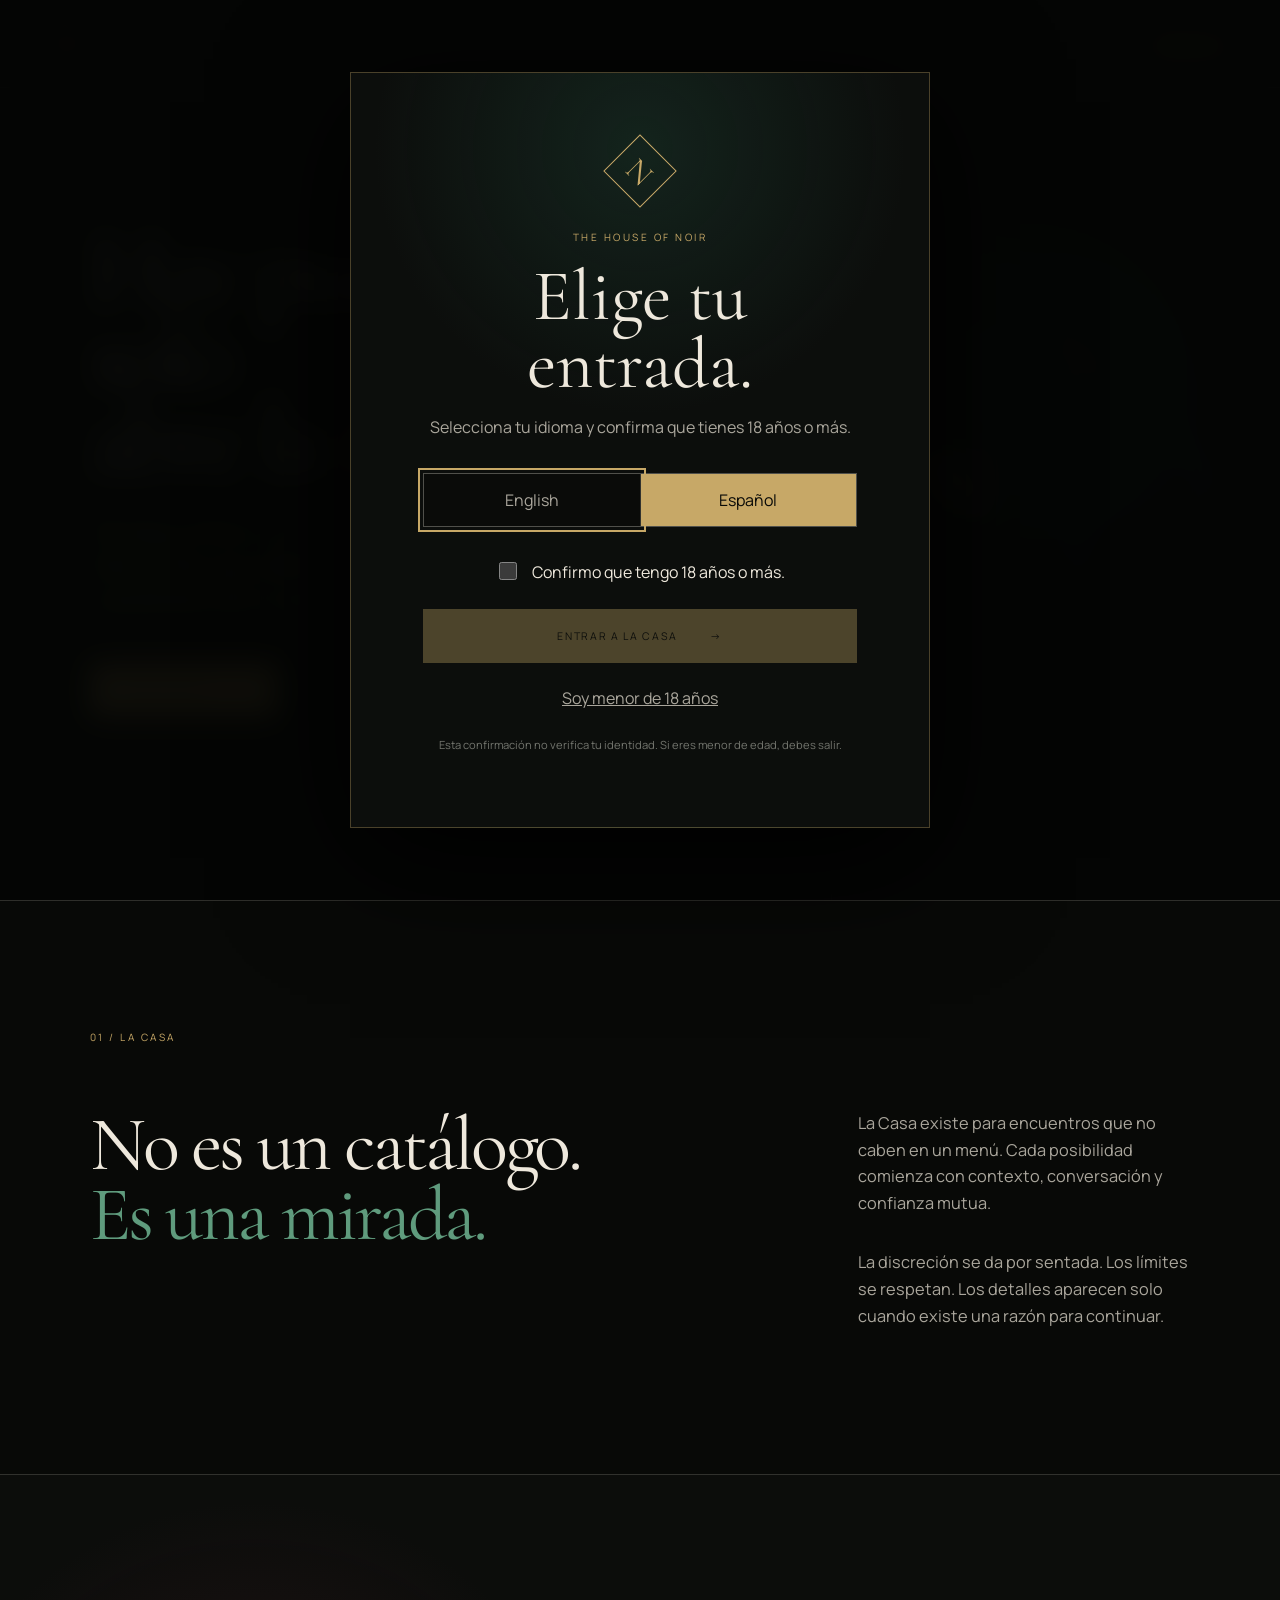
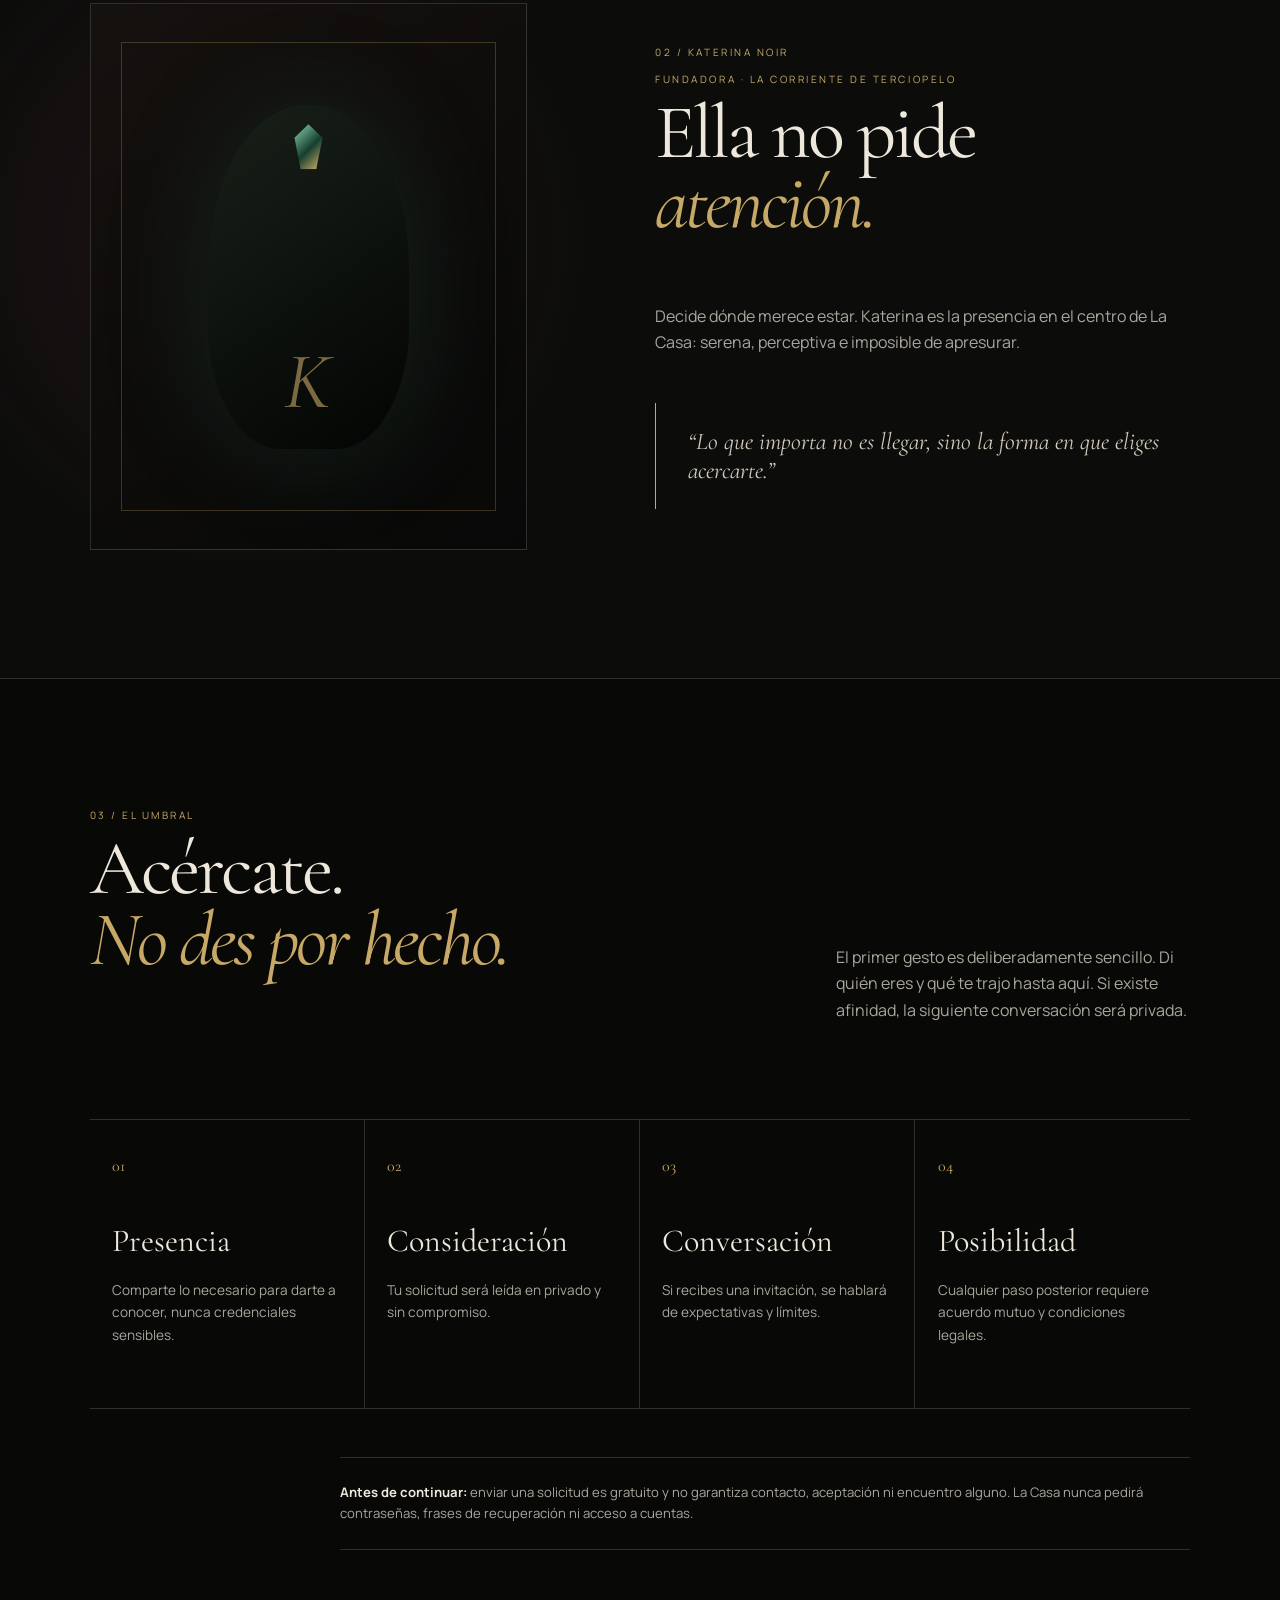
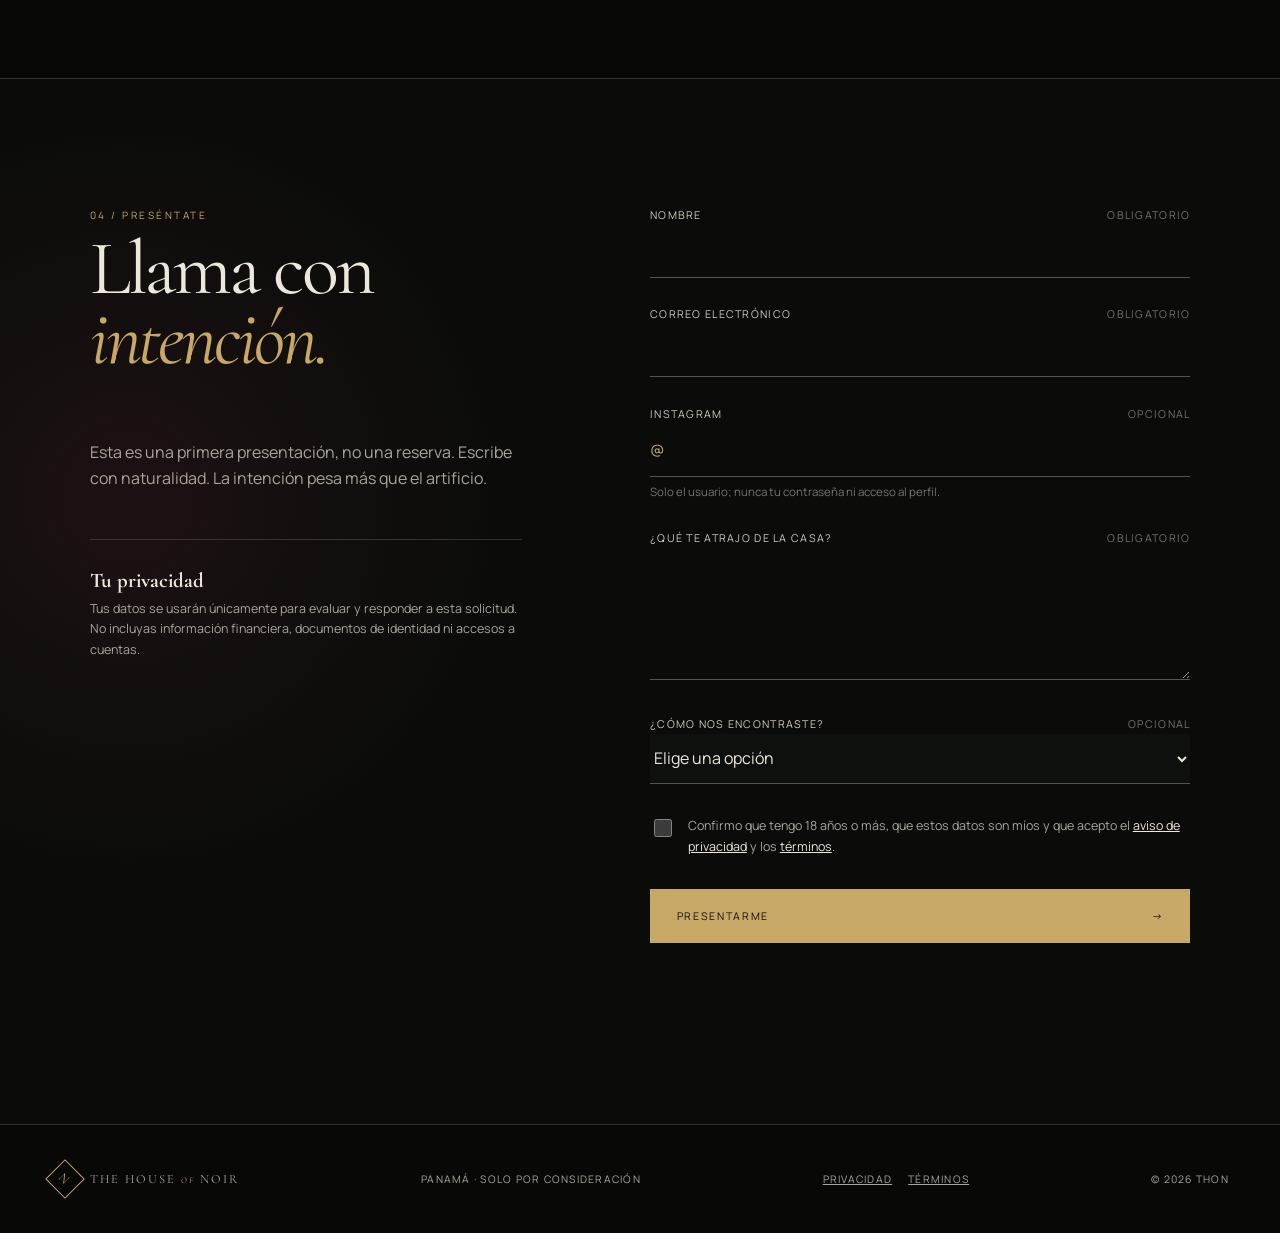
==== es/index.html @ f4ce00ea "Updates" ====
<!doctype html>
<html lang="es">
<head>
  <meta charset="utf-8"><meta name="viewport" content="width=device-width,initial-scale=1,viewport-fit=cover"><meta name="description" content="The House of Noir es un espacio privado y curado en Panamá, dirigido por Katerina Noir y accesible únicamente por consideración."><meta name="theme-color" content="#080907"><meta name="color-scheme" content="dark"><meta name="robots" content="index,follow,max-image-preview:large">
  <link rel="canonical" href="https://katerinanoir333.github.io/TheHouseOfNoir/es/"><link rel="alternate" hreflang="en" href="https://katerinanoir333.github.io/TheHouseOfNoir/"><link rel="alternate" hreflang="es" href="https://katerinanoir333.github.io/TheHouseOfNoir/es/"><link rel="alternate" hreflang="x-default" href="https://katerinanoir333.github.io/TheHouseOfNoir/">
  <meta property="og:type" content="website"><meta property="og:locale" content="es_PA"><meta property="og:site_name" content="The House of Noir"><meta property="og:title" content="The House of Noir — Solo por consideración"><meta property="og:description" content="Un mundo privado de presencia, discreción y conexiones poco comunes, dirigido por Katerina Noir."><meta property="og:url" content="https://katerinanoir333.github.io/TheHouseOfNoir/es/"><meta property="og:image" content="https://katerinanoir333.github.io/TheHouseOfNoir/assets/og-cover.png"><meta name="twitter:card" content="summary_large_image"><meta name="twitter:title" content="The House of Noir — Solo por consideración"><meta name="twitter:description" content="Un mundo privado dirigido por Katerina Noir."><meta name="twitter:image" content="https://katerinanoir333.github.io/TheHouseOfNoir/assets/og-cover.png">
  <link rel="icon" href="../favicon.ico" sizes="any"><link rel="icon" type="image/png" sizes="32x32" href="../assets/favicon-32.png"><link rel="apple-touch-icon" href="../assets/apple-touch-icon.png"><link rel="manifest" href="../site.webmanifest"><link rel="preconnect" href="https://fonts.googleapis.com"><link rel="preconnect" href="https://fonts.gstatic.com" crossorigin><link href="https://fonts.googleapis.com/css2?family=Cormorant+Garamond:ital,wght@0,400;0,500;1,400&amp;family=Manrope:wght@400;500;600&amp;display=swap" rel="stylesheet"><link rel="stylesheet" href="../styles.css"><title>The House of Noir — Solo por consideración</title>
</head>
<body>
  <a class="skip-link" href="#main">Saltar al contenido</a>
  <div class="gateway" id="gateway" role="dialog" aria-modal="true" aria-labelledby="gateway-title" hidden><div class="gateway-panel"><span class="gateway-seal" aria-hidden="true">N</span><p class="eyebrow">THE HOUSE OF NOIR</p><h2 id="gateway-title">Elige tu entrada.</h2><p>Selecciona tu idioma y confirma que tienes 18 años o más.</p><div class="gateway-languages" role="group" aria-label="Idioma"><button type="button" class="gateway-language" data-language="en" aria-pressed="false">English</button><button type="button" class="gateway-language selected" data-language="es" aria-pressed="true">Español</button></div><label class="age-confirm"><input id="age-confirm" type="checkbox"><span>Confirmo que tengo 18 años o más.</span></label><button class="button button-primary gateway-enter" type="button" disabled>Entrar a La Casa <span aria-hidden="true">→</span></button><button class="gateway-leave" type="button">Soy menor de 18 años</button><p class="gateway-note">Esta confirmación no verifica tu identidad. Si eres menor de edad, debes salir.</p></div></div>
  <header class="site-header" data-header><a class="wordmark" href="#top" aria-label="The House of Noir, inicio"><span class="seal" aria-hidden="true">N</span><span>THE HOUSE <i>OF</i> NOIR</span></a><nav id="primary-nav" aria-label="Navegación principal"><a href="#house">La Casa</a><a href="#katerina">Katerina</a><a href="#passage">El Umbral</a></nav><div class="header-tools"><a class="language-switch" href="../" lang="en" hreflang="en">EN</a><a class="header-cta" href="#request">Preséntate</a></div><button class="menu-button" type="button" aria-expanded="false" aria-controls="primary-nav" data-closed="Menú" data-open="Cerrar">Menú</button></header>
  <main id="main">
    <section class="hero" id="top" aria-labelledby="hero-title"><div class="hero-copy reveal"><p class="eyebrow">Una casa privada en Panamá · Consultas internacionales</p><h1 id="hero-title">Hay puertas que solo<br>abre la <em>intención.</em></h1><p class="hero-intro">The House of Noir es un mundo privado y cuidadosamente curado por Katerina Noir, para adultos que valoran la presencia, la discreción y una conexión fuera de lo común.</p><div class="hero-actions"><a class="button button-primary" href="#request">Presentarme <span aria-hidden="true">↘</span></a><a class="text-link" href="#passage">Cómo cruzar el umbral</a></div><p class="trust-line">Privado por naturaleza. Mutuo por principio. Ninguna solicitud garantiza aceptación.</p></div><div class="hero-art" aria-hidden="true"><span class="frame frame-one"></span><span class="frame frame-two"></span><span class="hero-monogram">N</span></div></section>
    <section class="section house" id="house" aria-labelledby="house-title"><p class="section-index">01 / LA CASA</p><div class="split"><h2 id="house-title" class="reveal">No es un catálogo.<br><span>Es una mirada.</span></h2><div class="body-copy reveal"><p>La Casa existe para encuentros que no caben en un menú. Cada posibilidad comienza con contexto, conversación y confianza mutua.</p><p>La discreción se da por sentada. Los límites se respetan. Los detalles aparecen solo cuando existe una razón para continuar.</p></div></div></section>
    <section class="section katerina" id="katerina" aria-labelledby="katerina-title"><div class="portrait" aria-hidden="true"><span class="portrait-line"></span><span class="portrait-gem"></span><span class="portrait-initial">K</span></div><div class="katerina-copy reveal"><p class="section-index">02 / KATERINA NOIR</p><p class="role">Fundadora · La corriente de terciopelo</p><h2 id="katerina-title">Ella no pide<br><em>atención.</em></h2><p>Decide dónde merece estar. Katerina es la presencia en el centro de La Casa: serena, perceptiva e imposible de apresurar.</p><blockquote>“Lo que importa no es llegar, sino la forma en que eliges acercarte.”</blockquote></div></section>
    <section class="section passage" id="passage" aria-labelledby="passage-title"><div class="passage-heading"><div><p class="section-index">03 / EL UMBRAL</p><h2 id="passage-title">Acércate.<br><em>No des por hecho.</em></h2></div><p>El primer gesto es deliberadamente sencillo. Di quién eres y qué te trajo hasta aquí. Si existe afinidad, la siguiente conversación será privada.</p></div><ol class="steps"><li class="reveal"><span>01</span><h3>Presencia</h3><p>Comparte lo necesario para darte a conocer, nunca credenciales sensibles.</p></li><li class="reveal"><span>02</span><h3>Consideración</h3><p>Tu solicitud será leída en privado y sin compromiso.</p></li><li class="reveal"><span>03</span><h3>Conversación</h3><p>Si recibes una invitación, se hablará de expectativas y límites.</p></li><li class="reveal"><span>04</span><h3>Posibilidad</h3><p>Cualquier paso posterior requiere acuerdo mutuo y condiciones legales.</p></li></ol><p class="plain-note"><strong>Antes de continuar:</strong> enviar una solicitud es gratuito y no garantiza contacto, aceptación ni encuentro alguno. La Casa nunca pedirá contraseñas, frases de recuperación ni acceso a cuentas.</p></section>
    <section class="section request" id="request" aria-labelledby="request-title"><div class="request-copy"><p class="section-index">04 / PRESÉNTATE</p><h2 id="request-title">Llama con<br><em>intención.</em></h2><p>Esta es una primera presentación, no una reserva. Escribe con naturalidad. La intención pesa más que el artificio.</p><div class="privacy-note"><strong>Tu privacidad</strong><p>Tus datos se usarán únicamente para evaluar y responder a esta solicitud. No incluyas información financiera, documentos de identidad ni accesos a cuentas.</p></div></div>
      <form id="lead-form" class="lead-form" novalidate><input type="hidden" name="language" value="es"><div class="field"><label for="name">Nombre <span>Obligatorio</span></label><input id="name" name="name" type="text" autocomplete="name" minlength="2" maxlength="80" required><small class="error">Escribe tu nombre.</small></div><div class="field"><label for="contact">Correo electrónico <span>Obligatorio</span></label><input id="contact" name="email" type="email" inputmode="email" autocomplete="email" maxlength="120" required><small class="error">Escribe un correo válido.</small></div><div class="field"><label for="instagram">Instagram <span>Opcional</span></label><div class="input-prefix"><span aria-hidden="true">@</span><input id="instagram" name="instagram" type="text" autocomplete="off" maxlength="30" pattern="[A-Za-z0-9._]{1,30}"></div><small class="hint">Solo el usuario; nunca tu contraseña ni acceso al perfil.</small></div><div class="field"><label for="drawn">¿Qué te atrajo de La Casa? <span>Obligatorio</span></label><textarea id="drawn" name="interest" rows="4" minlength="20" maxlength="800" required></textarea><small class="error">Cuéntanos algo en al menos 20 caracteres.</small></div><div class="field"><label for="discovery">¿Cómo nos encontraste? <span>Opcional</span></label><select id="discovery" name="discovery"><option value="">Elige una opción</option><option>Instagram</option><option>Perfil de citas</option><option>Recomendación personal</option><option>Buscador</option><option>Otro</option></select></div><label class="consent"><input name="privacy_consent" type="checkbox" required><span>Confirmo que tengo 18 años o más, que estos datos son míos y que acepto el <a href="privacy.html">aviso de privacidad</a> y los <a href="terms.html">términos</a>.</span></label><input class="honey" type="text" name="_gotcha" tabindex="-1" autocomplete="off" aria-hidden="true"><button class="button button-primary submit-button" type="submit"><span>Presentarme</span><i aria-hidden="true">→</i></button><p class="form-status" role="status" aria-live="polite"></p><noscript><p class="noscript">Necesitas JavaScript para enviar esta solicitud privada.</p></noscript></form>
    </section>
  </main>
  <footer><a class="wordmark" href="#top"><span class="seal" aria-hidden="true">N</span><span>THE HOUSE <i>OF</i> NOIR</span></a><p>Panamá · Solo por consideración</p><div><a href="privacy.html">Privacidad</a><a href="terms.html">Términos</a></div><p>© <span id="year">2026</span> THON</p></footer>
  <script src="../config.js"></script><script src="../script.js"></script>
</body></html>
---- styles.css ----
:root{--ink:#080907;--ink-soft:#0e100d;--paper:#eee8dc;--muted:#aaa69c;--gold:#c7a867;--green:#234e3e;--wine:#4e202b;--line:rgba(238,232,220,.16);--serif:"Cormorant Garamond",Georgia,serif;--sans:"Manrope",Arial,sans-serif}
*{box-sizing:border-box}html{scroll-behavior:smooth}body{margin:0;background:var(--ink);color:var(--paper);font:400 16px/1.65 var(--sans);overflow-x:hidden}a{color:inherit}button,input,textarea,select{font:inherit}button,a{-webkit-tap-highlight-color:transparent}::selection{background:var(--gold);color:var(--ink)}:focus-visible{outline:2px solid var(--gold);outline-offset:4px}.skip-link{position:fixed;left:1rem;top:-5rem;z-index:100;background:var(--paper);color:var(--ink);padding:.7rem 1rem}.skip-link:focus{top:1rem}.site-header{position:absolute;inset:0 0 auto;z-index:20;height:88px;padding:0 clamp(1.2rem,4vw,4rem);display:flex;align-items:center;justify-content:space-between;border-bottom:1px solid var(--line);background:linear-gradient(#08090799,transparent)}.wordmark{display:flex;align-items:center;gap:.7rem;text-decoration:none;font-family:var(--serif);font-size:.78rem;letter-spacing:.16em}.wordmark i{color:var(--gold);font-size:.7em}.seal{width:28px;height:28px;display:grid;place-items:center;border:1px solid var(--gold);color:var(--gold);transform:rotate(45deg)}.seal::first-letter{transform:rotate(-45deg)}nav{display:flex;gap:2rem}nav a,.header-cta,.language-switch{font-size:.65rem;text-transform:uppercase;letter-spacing:.16em;text-decoration:none;color:var(--muted)}nav a:hover{color:var(--paper)}.header-tools{display:flex;align-items:center;gap:1.5rem}.header-cta{color:var(--gold);border-bottom:1px solid var(--gold)}.language-switch{border:1px solid var(--line);padding:.45rem .6rem;color:var(--paper)}.menu-button{display:none;border:0;background:none;color:var(--paper);text-transform:uppercase;letter-spacing:.14em;font-size:.7rem}.hero{min-height:100svh;display:grid;grid-template-columns:1.15fr .85fr;align-items:center;position:relative;isolation:isolate;padding:9rem clamp(1.2rem,7vw,8rem) 5rem;background:radial-gradient(circle at 80% 42%,#234e3e44,transparent 25%),linear-gradient(115deg,#080907 48%,#0e0c11)}.hero:after{content:"";position:absolute;inset:88px 35% 0 auto;border-left:1px solid var(--line)}.hero-copy{max-width:790px;z-index:2}.eyebrow,.section-index,.role{font-size:.63rem;text-transform:uppercase;letter-spacing:.25em;color:var(--gold)}h1,h2,h3,p{margin-top:0}h1,h2,h3{font-family:var(--serif);font-weight:400}h1{font-size:clamp(4rem,8vw,8.8rem);line-height:.82;letter-spacing:-.052em;margin:1.7rem 0 2rem}h1 em,h2 em{color:var(--gold);font-weight:400}.hero-intro{max-width:610px;color:#c3beb3;font-family:var(--serif);font-size:clamp(1.15rem,1.7vw,1.55rem)}.hero-actions{display:flex;align-items:center;gap:2rem;margin-top:2.7rem}.button{min-height:54px;display:inline-flex;align-items:center;justify-content:center;gap:2rem;padding:0 1.6rem;border:1px solid var(--gold);background:transparent;color:var(--paper);text-decoration:none;text-transform:uppercase;letter-spacing:.16em;font-size:.66rem;cursor:pointer;transition:transform .25s,box-shadow .25s}.button-primary{background:var(--gold);color:#11110e}.button:hover{transform:translateY(-2px);box-shadow:0 10px 30px #0007}.text-link{text-transform:uppercase;letter-spacing:.14em;text-decoration:none;font-size:.65rem;color:var(--muted)}.trust-line{margin-top:2rem;color:#75776f;font-size:.7rem;letter-spacing:.05em}.hero-art{position:relative;justify-self:center;width:min(32vw,420px);aspect-ratio:1;display:grid;place-items:center}.frame{position:absolute;inset:5%;border:1px solid #c7a86766;transform:rotate(45deg)}.frame-two{inset:20%;border-color:#6b456b88;transform:rotate(0)}.hero-monogram{font:400 5rem var(--serif);color:var(--gold);text-shadow:0 0 50px #c7a86755}.section{padding:clamp(5rem,10vw,10rem) clamp(1.2rem,7vw,8rem);border-top:1px solid var(--line)}.split{display:grid;grid-template-columns:1.25fr .65fr;gap:10vw;margin-top:4rem}.section h2{font-size:clamp(3.2rem,6vw,6.7rem);line-height:.92;letter-spacing:-.04em}.house h2 span{color:#5f9b7d}.body-copy{max-width:480px;color:var(--muted);font-size:1.02rem}.body-copy p+p{margin-top:2rem}.katerina{display:grid;grid-template-columns:.9fr 1.1fr;gap:10vw;align-items:center;background:radial-gradient(circle at 20% 45%,#4e202b55,transparent 30%),#0c0d0b}.portrait{width:min(100%,520px);aspect-ratio:4/5;position:relative;display:grid;place-items:center;border:1px solid var(--line);background:linear-gradient(145deg,#15110f,#070807);overflow:hidden}.portrait:after{content:"";position:absolute;width:46%;height:63%;border-radius:48% 48% 36% 36%;background:linear-gradient(145deg,#182019,#030403);box-shadow:0 0 100px #234e3e55}.portrait-line{position:absolute;inset:7%;border:1px solid #c7a86744}.portrait-gem{position:absolute;z-index:2;top:22%;width:28px;height:45px;background:linear-gradient(135deg,#8fd8b3,#153e2e 55%,#d2b36d);clip-path:polygon(50% 0,100% 30%,78% 100%,22% 100%,0 30%);filter:drop-shadow(0 0 15px #4b9c78)}.portrait-initial{z-index:3;margin-top:48%;font:italic 5rem var(--serif);color:#c7a86799}.katerina-copy>p:not(.section-index,.role){max-width:560px;color:var(--muted)}blockquote{margin:3rem 0 0;padding:1.5rem 0 1.5rem 2rem;border-left:1px solid var(--gold);font:italic 1.5rem var(--serif);color:#d1c9bb}.passage-heading{display:grid;grid-template-columns:1fr .55fr;gap:8vw;align-items:end}.passage-heading>p{max-width:470px;color:var(--muted)}.steps{list-style:none;margin:5rem 0 0;padding:0;display:grid;grid-template-columns:repeat(4,1fr);border-block:1px solid var(--line)}.steps li{padding:2rem 1.4rem 3rem;border-right:1px solid var(--line)}.steps li:last-child{border:0}.steps span{color:var(--gold);font-family:var(--serif)}.steps h3{font-size:2rem;margin:2.2rem 0 .7rem}.steps p{color:var(--muted);font-size:.85rem}.plain-note{max-width:850px;margin:3rem 0 0 auto;padding:1.5rem 0;border-block:1px solid var(--line);color:var(--muted);font-size:.82rem}.plain-note strong{color:var(--paper)}.request{display:grid;grid-template-columns:.8fr 1fr;gap:10vw;background:radial-gradient(circle at 10% 40%,#4e202b44,transparent 28%),#0b0c0a}.request-copy>p:not(.section-index){max-width:470px;color:var(--muted)}.privacy-note{max-width:440px;margin-top:3rem;padding-top:1.5rem;border-top:1px solid var(--line)}.privacy-note strong{font-family:var(--serif);font-size:1.3rem}.privacy-note p{color:var(--muted);font-size:.78rem}.field{margin-bottom:1.8rem}.field label{display:flex;justify-content:space-between;color:#d0cbbf;font-size:.67rem;text-transform:uppercase;letter-spacing:.12em}.field label span,.hint{color:#73756e}.field input,.field textarea,.field select{width:100%;border:0;border-bottom:1px solid #55564f;border-radius:0;background:transparent;color:var(--paper);padding:.8rem 0;outline:none}.field select{background:var(--ink-soft)}.field textarea{resize:vertical}.field input:focus,.field textarea:focus,.field select:focus{border-color:var(--gold)}.input-prefix{display:flex;align-items:center;border-bottom:1px solid #55564f}.input-prefix span{color:var(--gold)}.input-prefix input{border:0;padding-left:.5rem}.error{display:none;color:#ec9da0;margin-top:.35rem}.hint{display:block;margin-top:.35rem;font-size:.72rem}.field.invalid .error{display:block}.field.invalid input,.field.invalid textarea{border-color:#ec9da0}.consent{display:flex;gap:.8rem;align-items:flex-start;color:var(--muted);font-size:.78rem;margin:2rem 0}.consent input{width:18px;height:18px;accent-color:var(--gold);flex:0 0 auto}.consent a{color:var(--paper)}.submit-button{width:100%;justify-content:space-between}.submit-button:disabled{opacity:.6;cursor:wait}.form-status{min-height:1.5rem;margin-top:1rem;color:var(--gold);font-size:.8rem}.honey{position:absolute!important;left:-9999px!important}.noscript{color:#ec9da0;font-size:.8rem}footer{padding:2.5rem clamp(1.2rem,4vw,4rem);display:flex;justify-content:space-between;align-items:center;gap:2rem;border-top:1px solid var(--line);color:var(--muted);font-size:.65rem;text-transform:uppercase;letter-spacing:.12em}footer p{margin:0}footer>div{display:flex;gap:1rem}.legal{max-width:820px;margin:auto;padding:8rem 1.4rem 5rem}.legal h1{font-size:clamp(3.5rem,8vw,6rem)}.legal h2{font-size:2rem;margin-top:3rem}.legal p,.legal li{color:var(--muted)}.legal .back{color:var(--gold);font-size:.7rem;text-transform:uppercase;letter-spacing:.12em}.legal .language-switch{float:right}.reveal{opacity:0;transform:translateY(18px);transition:opacity .8s ease,transform .8s ease}.reveal.visible{opacity:1;transform:none}
@media(max-width:850px){.site-header{height:72px}.site-header nav,.header-cta{display:none}.menu-button{display:block}.site-header.menu-open nav{display:flex;position:absolute;top:72px;left:0;right:0;flex-direction:column;padding:2rem;background:#090a08;border-bottom:1px solid var(--line)}.header-tools{gap:.8rem}.hero{grid-template-columns:1fr;padding-top:8rem}.hero:after{display:none}.hero-art{position:absolute;right:-35%;top:22%;width:88vw;opacity:.38;z-index:-1}.split,.katerina,.passage-heading,.request{grid-template-columns:1fr}.portrait{max-width:500px}.steps{grid-template-columns:1fr 1fr}.steps li:nth-child(2){border-right:0}.steps li:nth-child(-n+2){border-bottom:1px solid var(--line)}footer{align-items:flex-start;flex-direction:column}}
@media(max-width:500px){h1{font-size:3.65rem}.hero-actions{align-items:flex-start;flex-direction:column}.section{padding-block:5rem}.steps{grid-template-columns:1fr}.steps li{border-right:0!important;border-bottom:1px solid var(--line)!important}.steps li:last-child{border-bottom:0!important}.portrait{aspect-ratio:4/5}.language-switch{padding:.4rem}.wordmark{font-size:.7rem}}
@media(prefers-reduced-motion:reduce){html{scroll-behavior:auto}.reveal{opacity:1;transform:none;transition:none}.button{transition:none}}
@media(prefers-contrast:more){:root{--muted:#d6d2c9;--line:rgba(255,255,255,.4)}}
.gateway[hidden]{display:none}.gateway{position:fixed;inset:0;z-index:1000;display:grid;place-items:center;padding:1rem;background:#050605f2;backdrop-filter:blur(14px)}.gateway-panel{width:min(100%,580px);padding:clamp(2rem,6vw,4.5rem);text-align:center;border:1px solid #c7a86755;background:radial-gradient(circle at 50% 10%,#234e3e55,transparent 36%),#0c0e0c;box-shadow:0 30px 120px #000}.gateway-seal{width:52px;height:52px;margin:0 auto 2rem;display:grid;place-items:center;border:1px solid var(--gold);color:var(--gold);font:2rem var(--serif);transform:rotate(45deg)}.gateway-panel h2{font:400 clamp(2.5rem,7vw,4.5rem)/.95 var(--serif);margin:1rem 0}.gateway-panel>p:not(.eyebrow,.gateway-note){color:var(--muted)}.gateway-languages{display:grid;grid-template-columns:1fr 1fr;gap:1px;margin:2rem 0;background:var(--line);border:1px solid var(--line)}.gateway-language{min-height:52px;border:0;background:#0a0b09;color:var(--muted);cursor:pointer}.gateway-language.selected{background:var(--gold);color:var(--ink)}.age-confirm{display:flex;justify-content:center;gap:.7rem;margin:1.5rem 0;color:var(--paper)}.age-confirm input{width:18px;height:18px;accent-color:var(--gold)}.gateway-enter{width:100%}.gateway-enter:disabled{opacity:.35;cursor:not-allowed;transform:none}.gateway-leave{margin-top:1.3rem;border:0;background:none;color:var(--muted);text-decoration:underline;cursor:pointer}.gateway-note{margin:1.5rem 0 0;color:#73756e;font-size:.7rem}
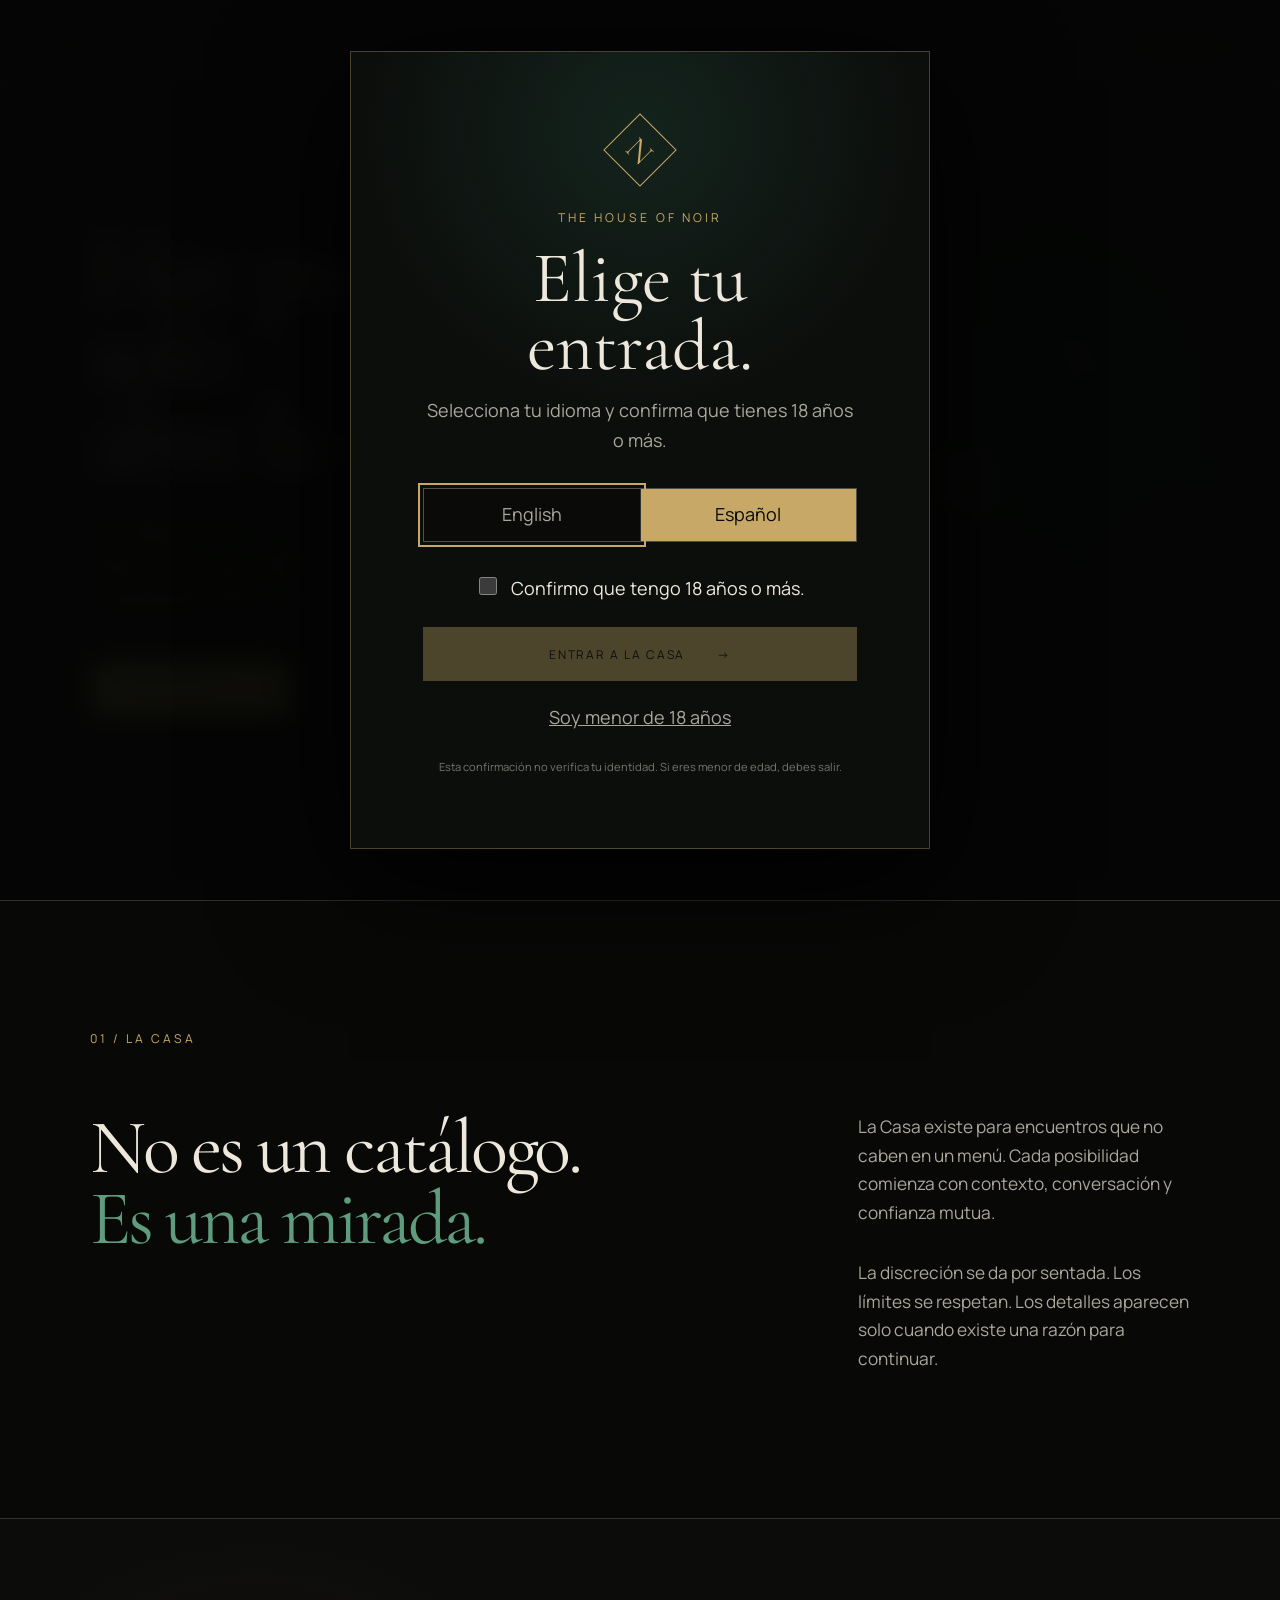
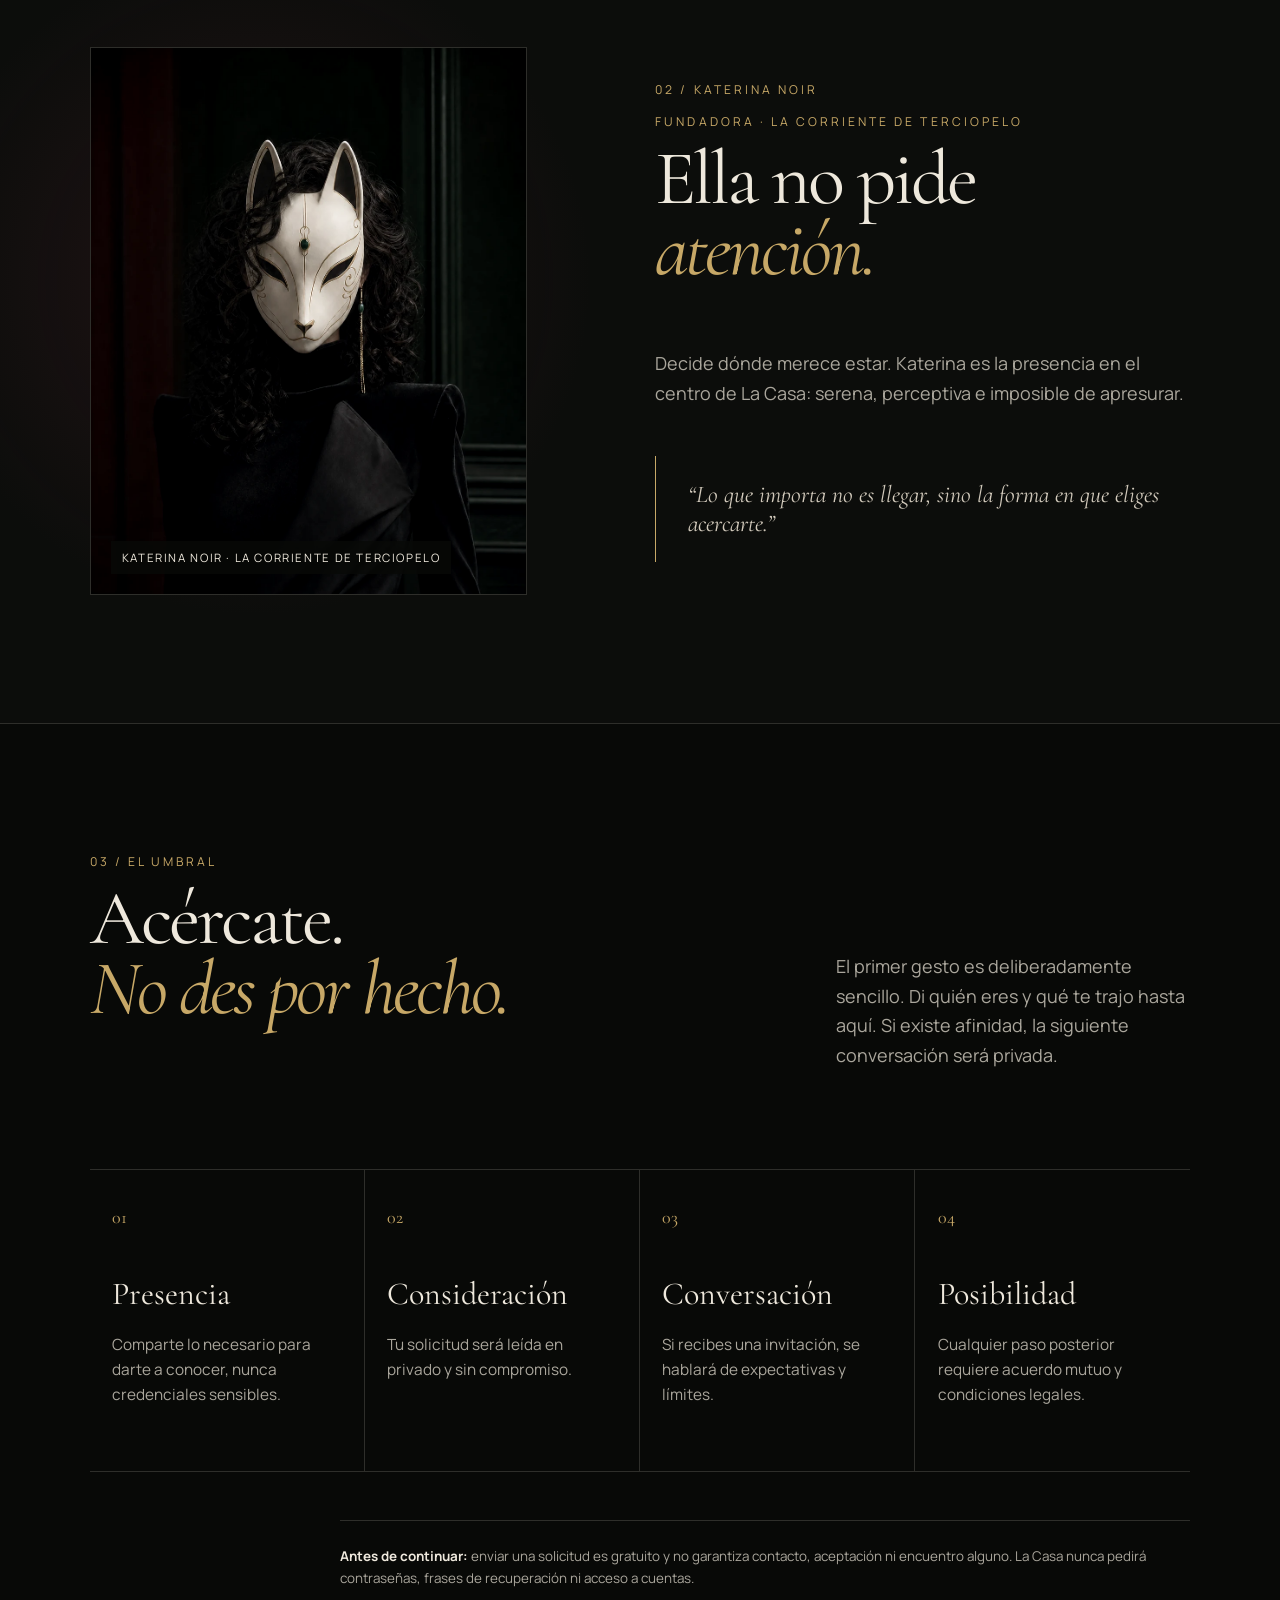
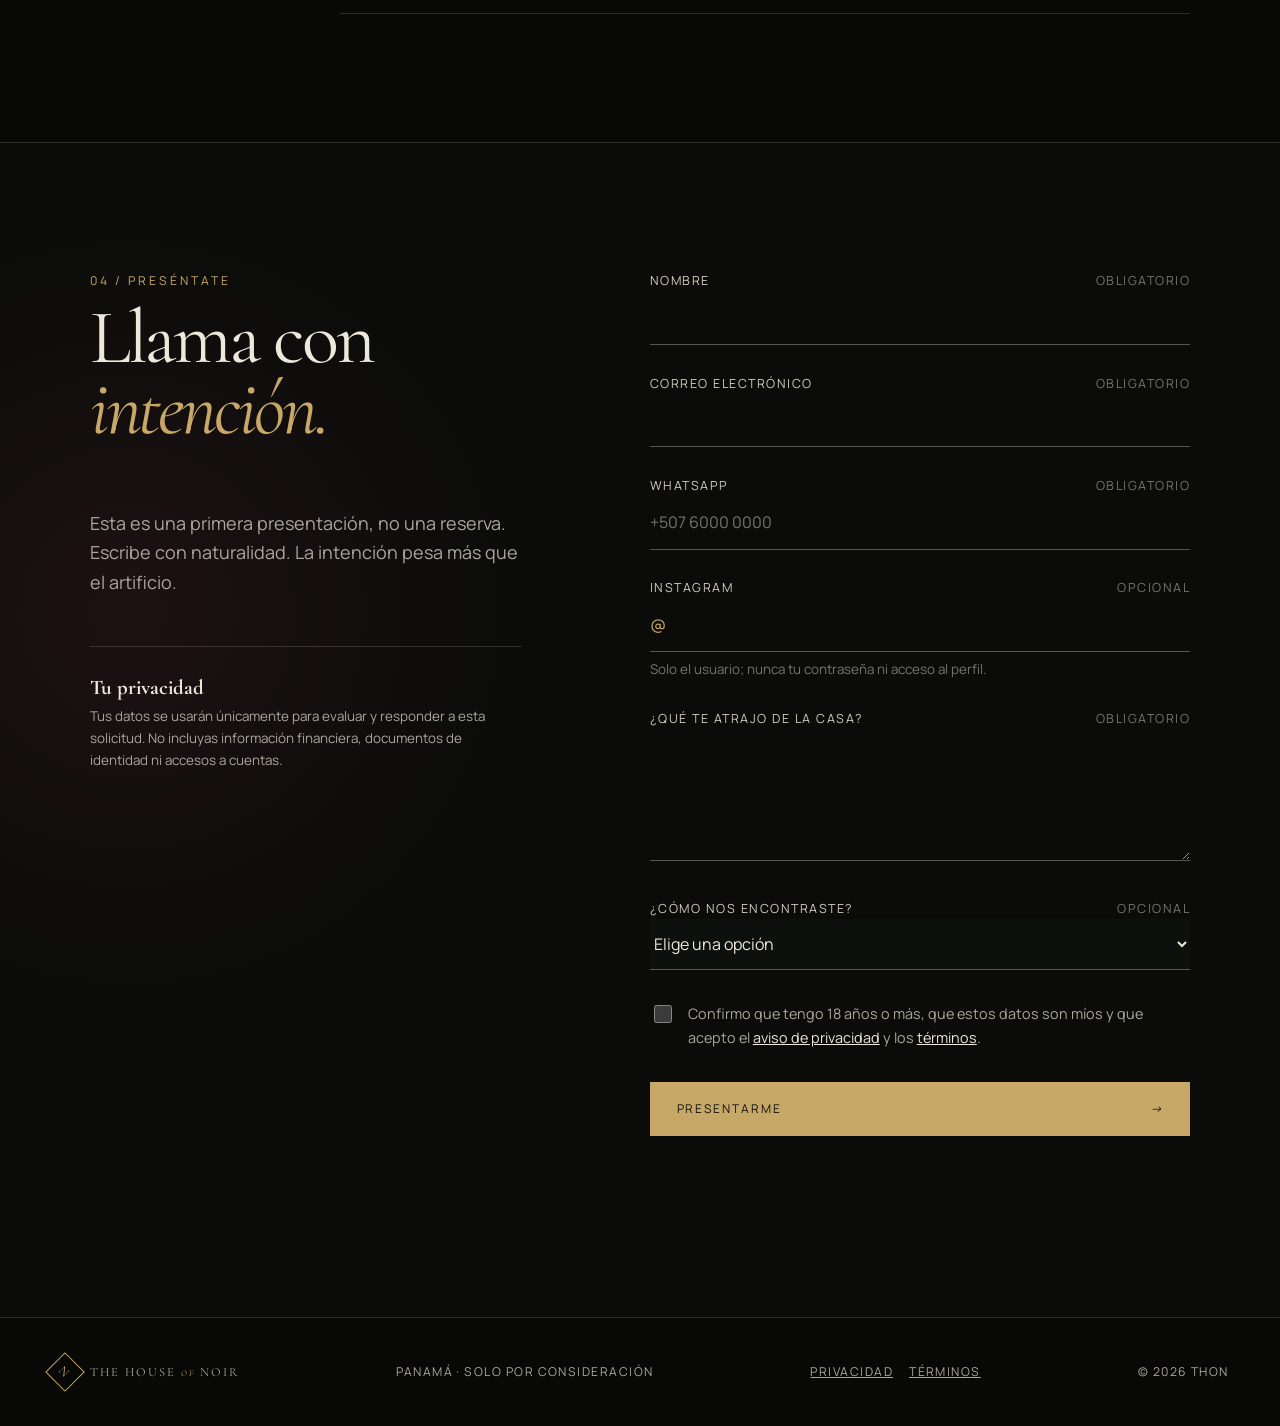
==== commit cef1e82d: "Rebuilding website THON" ====
--- a/es/index.html
+++ b/es/index.html
@@ -9,11 +9,11 @@
 <body>
   <a class="skip-link" href="#main">Saltar al contenido</a>
   <div class="gateway" id="gateway" role="dialog" aria-modal="true" aria-labelledby="gateway-title" hidden><div class="gateway-panel"><span class="gateway-seal" aria-hidden="true">N</span><p class="eyebrow">THE HOUSE OF NOIR</p><h2 id="gateway-title">Elige tu entrada.</h2><p>Selecciona tu idioma y confirma que tienes 18 años o más.</p><div class="gateway-languages" role="group" aria-label="Idioma"><button type="button" class="gateway-language" data-language="en" aria-pressed="false">English</button><button type="button" class="gateway-language selected" data-language="es" aria-pressed="true">Español</button></div><label class="age-confirm"><input id="age-confirm" type="checkbox"><span>Confirmo que tengo 18 años o más.</span></label><button class="button button-primary gateway-enter" type="button" disabled>Entrar a La Casa <span aria-hidden="true">→</span></button><button class="gateway-leave" type="button">Soy menor de 18 años</button><p class="gateway-note">Esta confirmación no verifica tu identidad. Si eres menor de edad, debes salir.</p></div></div>
-  <header class="site-header" data-header><a class="wordmark" href="#top" aria-label="The House of Noir, inicio"><span class="seal" aria-hidden="true">N</span><span>THE HOUSE <i>OF</i> NOIR</span></a><nav id="primary-nav" aria-label="Navegación principal"><a href="#house">La Casa</a><a href="#katerina">Katerina</a><a href="#passage">El Umbral</a></nav><div class="header-tools"><a class="language-switch" href="../" lang="en" hreflang="en">EN</a><a class="header-cta" href="#request">Preséntate</a></div><button class="menu-button" type="button" aria-expanded="false" aria-controls="primary-nav" data-closed="Menú" data-open="Cerrar">Menú</button></header>
+  <header class="site-header" data-header><a class="wordmark" href="#top" aria-label="The House of Noir, inicio"><span class="seal" aria-hidden="true">N</span><span>THE HOUSE <i>OF</i> NOIR</span></a><nav id="primary-nav" aria-label="Navegación principal"><details class="nav-dropdown"><summary>Explorar</summary><div class="nav-panel"><a href="#house"><span>01</span>La Casa</a><a href="#katerina"><span>02</span>Katerina</a><a href="#passage"><span>03</span>El Umbral</a><a href="offerings/"><span>04</span>Ofrendas</a></div></details></nav><div class="header-tools"><a class="language-switch" href="../" lang="en" hreflang="en">EN</a><a class="header-cta" href="#request">Preséntate</a></div><button class="menu-button" type="button" aria-expanded="false" aria-controls="primary-nav" data-closed="Menú" data-open="Cerrar">Menú</button></header>
   <main id="main">
     <section class="hero" id="top" aria-labelledby="hero-title"><div class="hero-copy reveal"><p class="eyebrow">Una casa privada en Panamá · Consultas internacionales</p><h1 id="hero-title">Hay puertas que solo<br>abre la <em>intención.</em></h1><p class="hero-intro">The House of Noir es un mundo privado y cuidadosamente curado por Katerina Noir, para adultos que valoran la presencia, la discreción y una conexión fuera de lo común.</p><div class="hero-actions"><a class="button button-primary" href="#request">Presentarme <span aria-hidden="true">↘</span></a><a class="text-link" href="#passage">Cómo cruzar el umbral</a></div><p class="trust-line">Privado por naturaleza. Mutuo por principio. Ninguna solicitud garantiza aceptación.</p></div><div class="hero-art" aria-hidden="true"><span class="frame frame-one"></span><span class="frame frame-two"></span><span class="hero-monogram">N</span></div></section>
     <section class="section house" id="house" aria-labelledby="house-title"><p class="section-index">01 / LA CASA</p><div class="split"><h2 id="house-title" class="reveal">No es un catálogo.<br><span>Es una mirada.</span></h2><div class="body-copy reveal"><p>La Casa existe para encuentros que no caben en un menú. Cada posibilidad comienza con contexto, conversación y confianza mutua.</p><p>La discreción se da por sentada. Los límites se respetan. Los detalles aparecen solo cuando existe una razón para continuar.</p></div></div></section>
-    <section class="section katerina" id="katerina" aria-labelledby="katerina-title"><div class="portrait" aria-hidden="true"><span class="portrait-line"></span><span class="portrait-gem"></span><span class="portrait-initial">K</span></div><div class="katerina-copy reveal"><p class="section-index">02 / KATERINA NOIR</p><p class="role">Fundadora · La corriente de terciopelo</p><h2 id="katerina-title">Ella no pide<br><em>atención.</em></h2><p>Decide dónde merece estar. Katerina es la presencia en el centro de La Casa: serena, perceptiva e imposible de apresurar.</p><blockquote>“Lo que importa no es llegar, sino la forma en que eliges acercarte.”</blockquote></div></section>
+    <section class="section katerina" id="katerina" aria-labelledby="katerina-title"><figure class="portrait"><img src="../assets/katerina-kitsune.webp" alt="Katerina Noir con una máscara kitsune de marfil y alta costura negra"><figcaption>Katerina Noir · La corriente de terciopelo</figcaption></figure><div class="katerina-copy reveal"><p class="section-index">02 / KATERINA NOIR</p><p class="role">Fundadora · La corriente de terciopelo</p><h2 id="katerina-title">Ella no pide<br><em>atención.</em></h2><p>Decide dónde merece estar. Katerina es la presencia en el centro de La Casa: serena, perceptiva e imposible de apresurar.</p><blockquote>“Lo que importa no es llegar, sino la forma en que eliges acercarte.”</blockquote></div></section>
     <section class="section passage" id="passage" aria-labelledby="passage-title"><div class="passage-heading"><div><p class="section-index">03 / EL UMBRAL</p><h2 id="passage-title">Acércate.<br><em>No des por hecho.</em></h2></div><p>El primer gesto es deliberadamente sencillo. Di quién eres y qué te trajo hasta aquí. Si existe afinidad, la siguiente conversación será privada.</p></div><ol class="steps"><li class="reveal"><span>01</span><h3>Presencia</h3><p>Comparte lo necesario para darte a conocer, nunca credenciales sensibles.</p></li><li class="reveal"><span>02</span><h3>Consideración</h3><p>Tu solicitud será leída en privado y sin compromiso.</p></li><li class="reveal"><span>03</span><h3>Conversación</h3><p>Si recibes una invitación, se hablará de expectativas y límites.</p></li><li class="reveal"><span>04</span><h3>Posibilidad</h3><p>Cualquier paso posterior requiere acuerdo mutuo y condiciones legales.</p></li></ol><p class="plain-note"><strong>Antes de continuar:</strong> enviar una solicitud es gratuito y no garantiza contacto, aceptación ni encuentro alguno. La Casa nunca pedirá contraseñas, frases de recuperación ni acceso a cuentas.</p></section>
     <section class="section request" id="request" aria-labelledby="request-title"><div class="request-copy"><p class="section-index">04 / PRESÉNTATE</p><h2 id="request-title">Llama con<br><em>intención.</em></h2><p>Esta es una primera presentación, no una reserva. Escribe con naturalidad. La intención pesa más que el artificio.</p><div class="privacy-note"><strong>Tu privacidad</strong><p>Tus datos se usarán únicamente para evaluar y responder a esta solicitud. No incluyas información financiera, documentos de identidad ni accesos a cuentas.</p></div></div>
       <form id="lead-form" class="lead-form" novalidate><input type="hidden" name="language" value="es"><div class="field"><label for="name">Nombre <span>Obligatorio</span></label><input id="name" name="name" type="text" autocomplete="name" minlength="2" maxlength="80" required><small class="error">Escribe tu nombre.</small></div><div class="field"><label for="contact">Correo electrónico <span>Obligatorio</span></label><input id="contact" name="email" type="email" inputmode="email" autocomplete="email" maxlength="120" required><small class="error">Escribe un correo válido.</small></div><div class="field"><label for="instagram">Instagram <span>Opcional</span></label><div class="input-prefix"><span aria-hidden="true">@</span><input id="instagram" name="instagram" type="text" autocomplete="off" maxlength="30" pattern="[A-Za-z0-9._]{1,30}"></div><small class="hint">Solo el usuario; nunca tu contraseña ni acceso al perfil.</small></div><div class="field"><label for="drawn">¿Qué te atrajo de La Casa? <span>Obligatorio</span></label><textarea id="drawn" name="interest" rows="4" minlength="20" maxlength="800" required></textarea><small class="error">Cuéntanos algo en al menos 20 caracteres.</small></div><div class="field"><label for="discovery">¿Cómo nos encontraste? <span>Opcional</span></label><select id="discovery" name="discovery"><option value="">Elige una opción</option><option>Instagram</option><option>Perfil de citas</option><option>Recomendación personal</option><option>Buscador</option><option>Otro</option></select></div><label class="consent"><input name="privacy_consent" type="checkbox" required><span>Confirmo que tengo 18 años o más, que estos datos son míos y que acepto el <a href="privacy.html">aviso de privacidad</a> y los <a href="terms.html">términos</a>.</span></label><input class="honey" type="text" name="_gotcha" tabindex="-1" autocomplete="off" aria-hidden="true"><button class="button button-primary submit-button" type="submit"><span>Presentarme</span><i aria-hidden="true">→</i></button><p class="form-status" role="status" aria-live="polite"></p><noscript><p class="noscript">Necesitas JavaScript para enviar esta solicitud privada.</p></noscript></form>
--- a/styles.css
+++ b/styles.css
@@ -4,4 +4,15 @@
 @media(max-width:500px){h1{font-size:3.65rem}.hero-actions{align-items:flex-start;flex-direction:column}.section{padding-block:5rem}.steps{grid-template-columns:1fr}.steps li{border-right:0!important;border-bottom:1px solid var(--line)!important}.steps li:last-child{border-bottom:0!important}.portrait{aspect-ratio:4/5}.language-switch{padding:.4rem}.wordmark{font-size:.7rem}}
 @media(prefers-reduced-motion:reduce){html{scroll-behavior:auto}.reveal{opacity:1;transform:none;transition:none}.button{transition:none}}
 @media(prefers-contrast:more){:root{--muted:#d6d2c9;--line:rgba(255,255,255,.4)}}
+.gateway[hidden]{display:none}
+
+/* Readability, portrait and primary navigation */
+body{font-size:18px}.eyebrow,.section-index,.role{font-size:.76rem}.trust-line,.hint,.form-status,.privacy-note p,.plain-note{font-size:.84rem}nav a,.header-cta,.language-switch,.menu-button{font-size:.76rem}.field label{font-size:.78rem}.field input,.field textarea,.field select{font-size:1rem}.consent{font-size:.9rem}.text-link,.button{font-size:.75rem}.body-copy{font-size:1.08rem}.steps p{font-size:.96rem}footer{font-size:.76rem}
+.nav-dropdown{position:relative}.nav-dropdown summary{list-style:none;cursor:pointer;color:var(--paper);font-size:.76rem;text-transform:uppercase;letter-spacing:.16em}.nav-dropdown summary::-webkit-details-marker{display:none}.nav-dropdown summary:after{content:" +";color:var(--gold)}.nav-dropdown[open] summary:after{content:" −"}.nav-panel{position:absolute;top:calc(100% + 1.2rem);left:50%;width:260px;transform:translateX(-50%);padding:.7rem;background:#0b0d0b;border:1px solid var(--line);box-shadow:0 24px 70px #000b}.nav-panel a{display:grid;grid-template-columns:2rem 1fr;gap:.5rem;padding:.85rem;text-transform:uppercase;letter-spacing:.12em}.nav-panel a+a{border-top:1px solid var(--line)}.nav-panel a span{color:var(--gold);font-family:var(--serif)}
+.portrait{margin:0;background:#080907}.portrait img{display:block;width:100%;height:100%;object-fit:cover;object-position:center 34%;filter:saturate(.9) contrast(1.03)}.portrait:after,.portrait-line,.portrait-gem,.portrait-initial{display:none}.portrait figcaption{position:absolute;left:1.3rem;bottom:1.2rem;z-index:2;padding:.45rem .65rem;background:#080907cc;color:var(--paper);font-size:.72rem;text-transform:uppercase;letter-spacing:.14em}
+
+/* Offerings */
+.offering-hero{min-height:82svh;padding:10rem clamp(1.2rem,7vw,8rem) 6rem;display:grid;align-items:end;background:radial-gradient(circle at 75% 35%,#4e202b55,transparent 26%),radial-gradient(circle at 25% 20%,#234e3e44,transparent 28%),#080907}.offering-hero>div{max-width:880px}.offering-hero h1{font-size:clamp(4rem,9vw,9rem)}.offering-hero p:not(.eyebrow){max-width:650px;color:var(--muted);font-family:var(--serif);font-size:1.35rem}.offering-grid{display:grid;grid-template-columns:repeat(3,1fr);margin-top:4rem;border:1px solid var(--line)}.offering-card{min-height:360px;padding:2rem;display:flex;flex-direction:column;border-right:1px solid var(--line);background:linear-gradient(145deg,#0f110e,#090a08)}.offering-card:last-child{border-right:0}.offering-card>span{color:var(--gold);font-family:var(--serif)}.offering-card h2{margin:3rem 0 1rem;font-size:2.5rem}.offering-card p{color:var(--muted)}.offering-card .text-link{margin-top:auto;color:var(--gold)}.invitation-note{display:grid;grid-template-columns:1fr 1fr;gap:8vw;align-items:start;background:#0c0d0b}.invitation-note p{color:var(--muted)}
+@media(max-width:850px){.nav-dropdown,.nav-dropdown summary{width:100%}.nav-dropdown summary{padding:.6rem 0}.nav-panel{position:static;width:100%;transform:none;margin-top:1rem;box-shadow:none}.offering-grid,.invitation-note{grid-template-columns:1fr}.offering-card{min-height:280px;border-right:0;border-bottom:1px solid var(--line)}.offering-card:last-child{border-bottom:0}}
+@media(max-width:500px){body{font-size:17px}.eyebrow,.section-index,.role{font-size:.72rem}.site-header .wordmark span:last-child{max-width:150px}.offering-hero{padding-top:8rem}.offering-hero p:not(.eyebrow){font-size:1.16rem}}
 .gateway[hidden]{display:none}.gateway{position:fixed;inset:0;z-index:1000;display:grid;place-items:center;padding:1rem;background:#050605f2;backdrop-filter:blur(14px)}.gateway-panel{width:min(100%,580px);padding:clamp(2rem,6vw,4.5rem);text-align:center;border:1px solid #c7a86755;background:radial-gradient(circle at 50% 10%,#234e3e55,transparent 36%),#0c0e0c;box-shadow:0 30px 120px #000}.gateway-seal{width:52px;height:52px;margin:0 auto 2rem;display:grid;place-items:center;border:1px solid var(--gold);color:var(--gold);font:2rem var(--serif);transform:rotate(45deg)}.gateway-panel h2{font:400 clamp(2.5rem,7vw,4.5rem)/.95 var(--serif);margin:1rem 0}.gateway-panel>p:not(.eyebrow,.gateway-note){color:var(--muted)}.gateway-languages{display:grid;grid-template-columns:1fr 1fr;gap:1px;margin:2rem 0;background:var(--line);border:1px solid var(--line)}.gateway-language{min-height:52px;border:0;background:#0a0b09;color:var(--muted);cursor:pointer}.gateway-language.selected{background:var(--gold);color:var(--ink)}.age-confirm{display:flex;justify-content:center;gap:.7rem;margin:1.5rem 0;color:var(--paper)}.age-confirm input{width:18px;height:18px;accent-color:var(--gold)}.gateway-enter{width:100%}.gateway-enter:disabled{opacity:.35;cursor:not-allowed;transform:none}.gateway-leave{margin-top:1.3rem;border:0;background:none;color:var(--muted);text-decoration:underline;cursor:pointer}.gateway-note{margin:1.5rem 0 0;color:#73756e;font-size:.7rem}
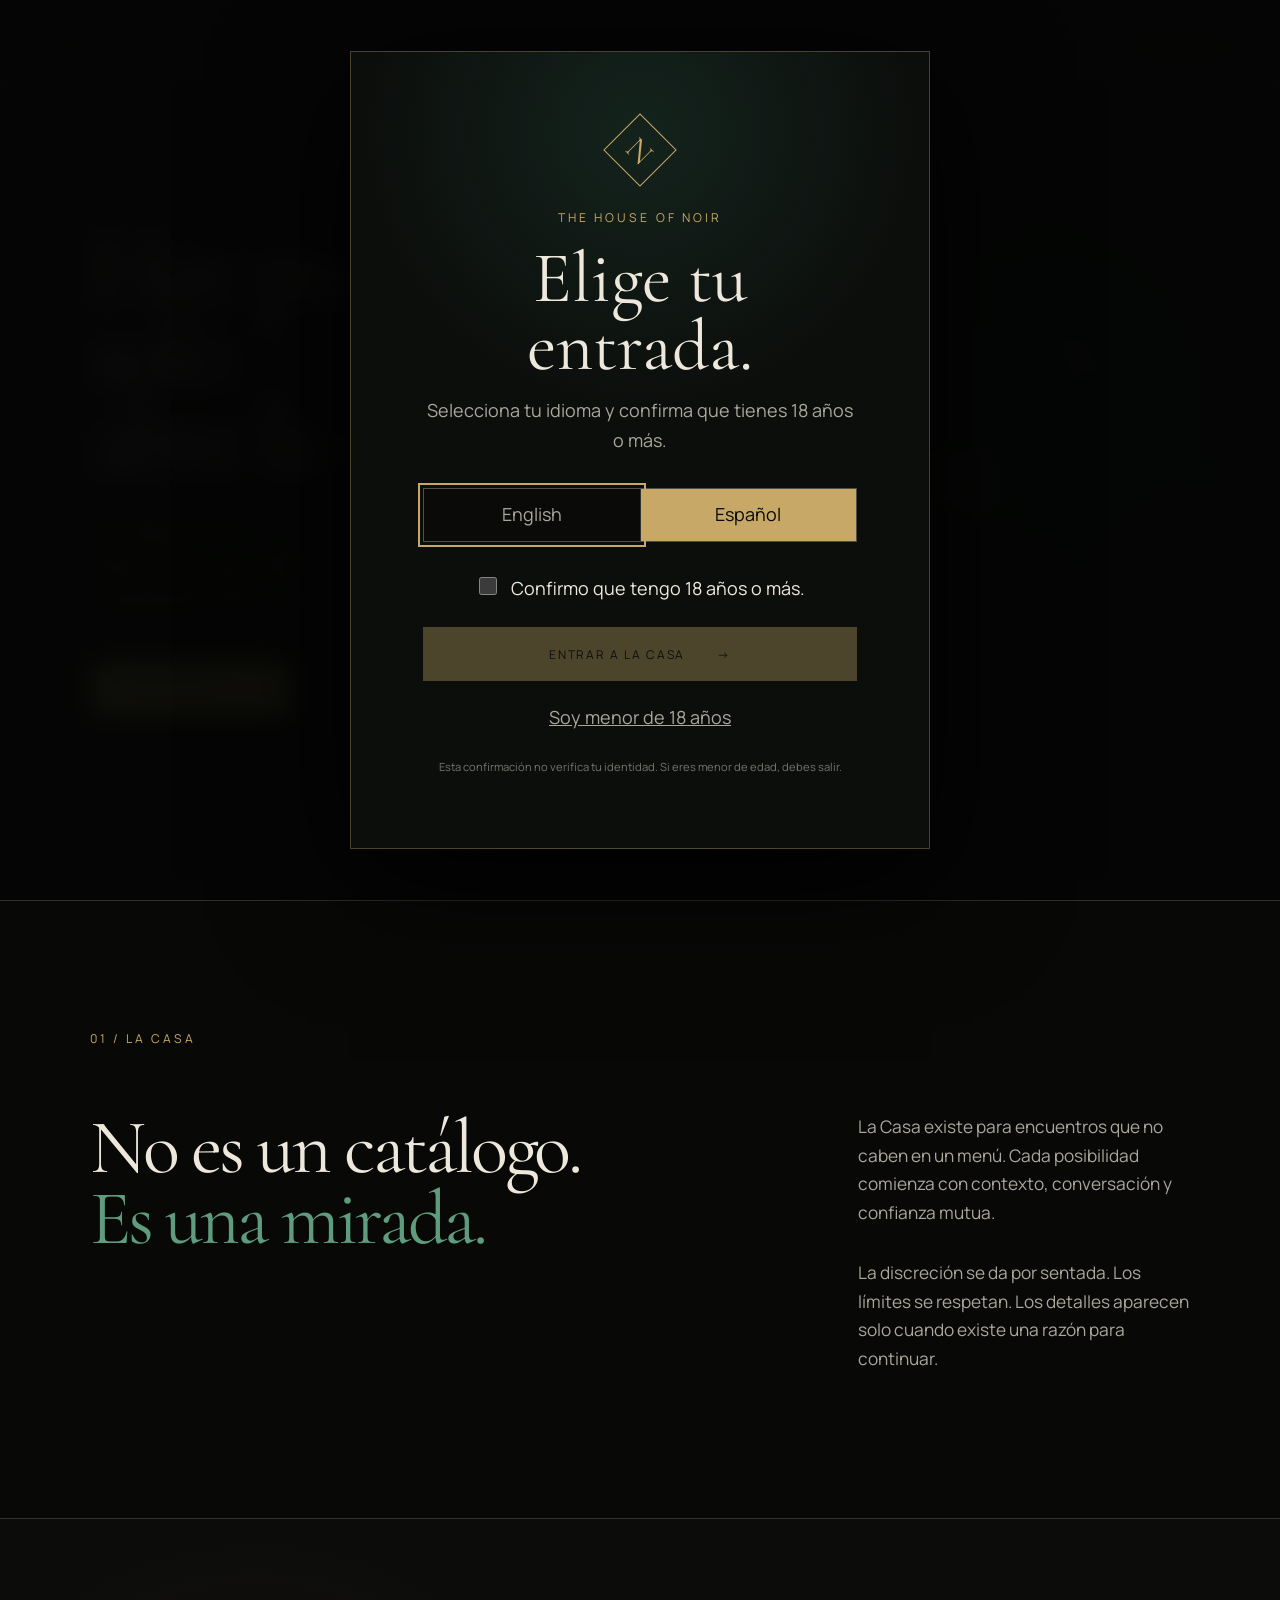
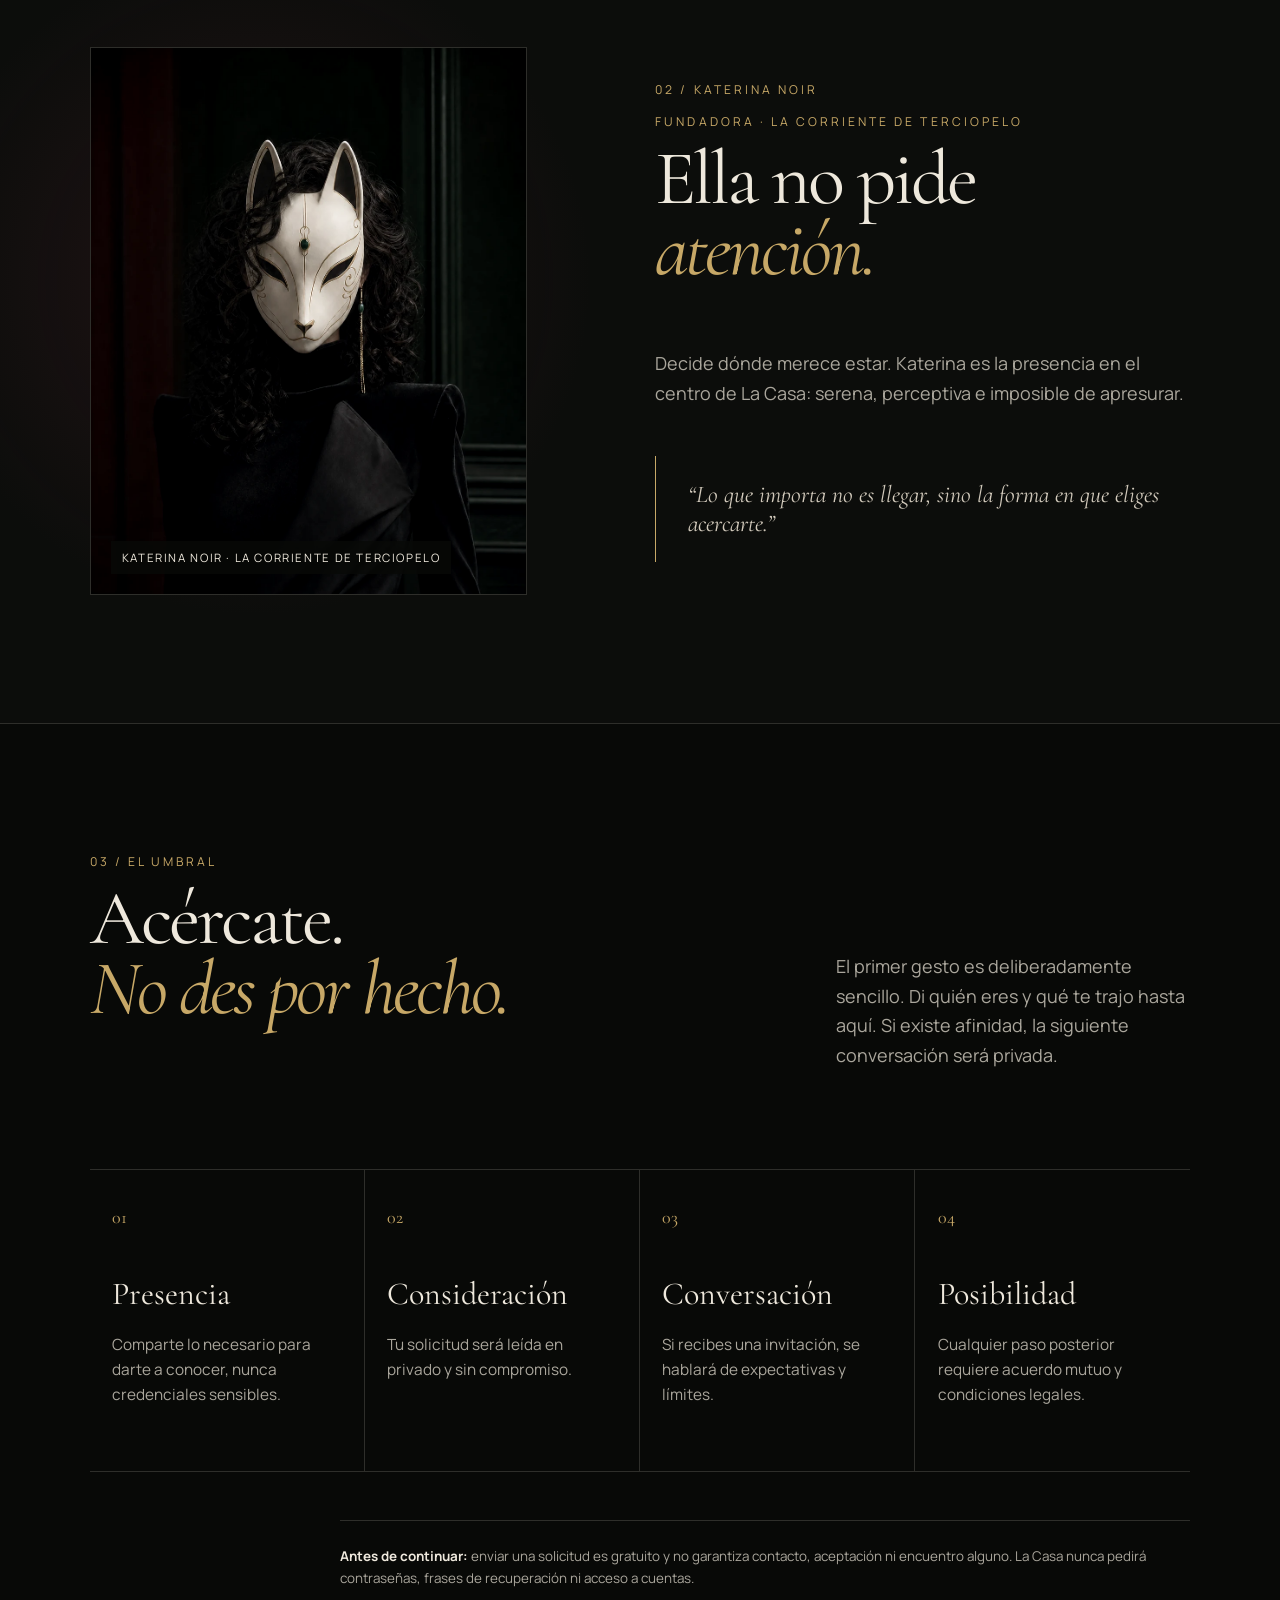
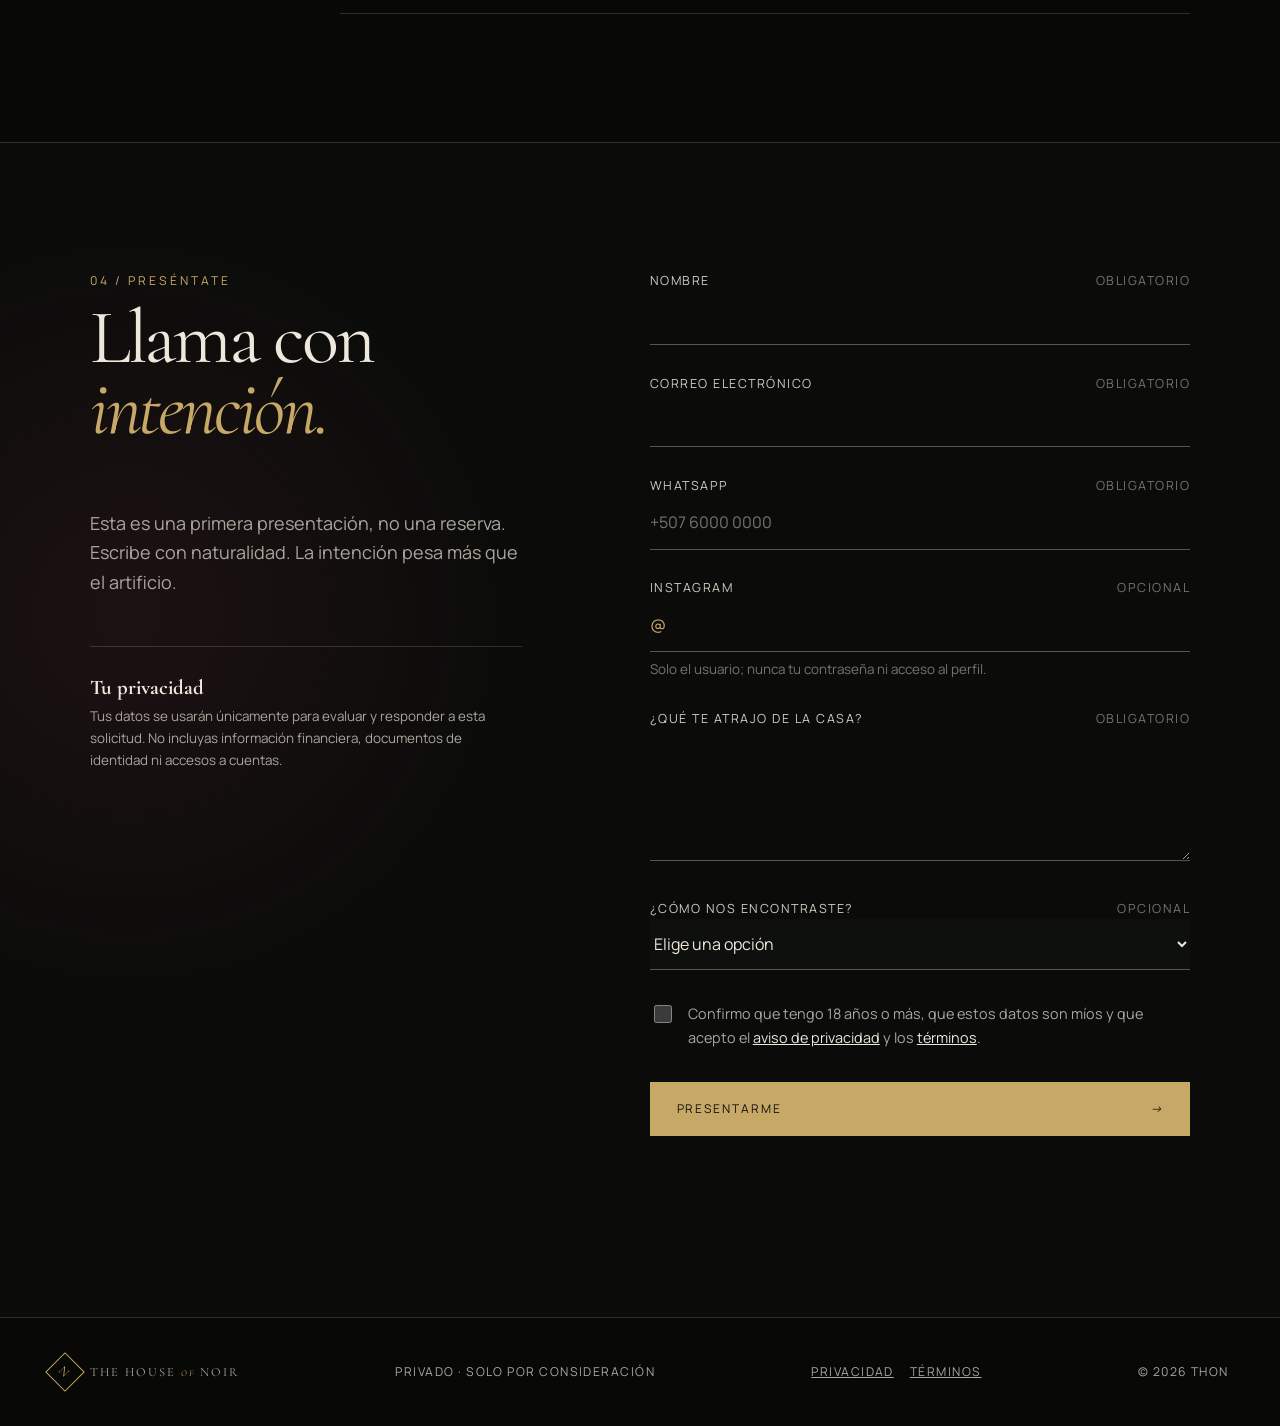
==== commit dbac4bcd: "Change detaoils in location info and add pop up" ====
--- a/es/index.html
+++ b/es/index.html
@@ -1,7 +1,7 @@
 <!doctype html>
 <html lang="es">
 <head>
-  <meta charset="utf-8"><meta name="viewport" content="width=device-width,initial-scale=1,viewport-fit=cover"><meta name="description" content="The House of Noir es un espacio privado y curado en Panamá, dirigido por Katerina Noir y accesible únicamente por consideración."><meta name="theme-color" content="#080907"><meta name="color-scheme" content="dark"><meta name="robots" content="index,follow,max-image-preview:large">
+  <meta charset="utf-8"><meta name="viewport" content="width=device-width,initial-scale=1,viewport-fit=cover"><meta name="description" content="The House of Noir es un espacio privado y curado por Katerina Noir, accesible únicamente por consideración."><meta name="theme-color" content="#080907"><meta name="color-scheme" content="dark"><meta name="robots" content="index,follow,max-image-preview:large">
   <link rel="canonical" href="https://katerinanoir333.github.io/TheHouseOfNoir/es/"><link rel="alternate" hreflang="en" href="https://katerinanoir333.github.io/TheHouseOfNoir/"><link rel="alternate" hreflang="es" href="https://katerinanoir333.github.io/TheHouseOfNoir/es/"><link rel="alternate" hreflang="x-default" href="https://katerinanoir333.github.io/TheHouseOfNoir/">
   <meta property="og:type" content="website"><meta property="og:locale" content="es_PA"><meta property="og:site_name" content="The House of Noir"><meta property="og:title" content="The House of Noir — Solo por consideración"><meta property="og:description" content="Un mundo privado de presencia, discreción y conexiones poco comunes, dirigido por Katerina Noir."><meta property="og:url" content="https://katerinanoir333.github.io/TheHouseOfNoir/es/"><meta property="og:image" content="https://katerinanoir333.github.io/TheHouseOfNoir/assets/og-cover.png"><meta name="twitter:card" content="summary_large_image"><meta name="twitter:title" content="The House of Noir — Solo por consideración"><meta name="twitter:description" content="Un mundo privado dirigido por Katerina Noir."><meta name="twitter:image" content="https://katerinanoir333.github.io/TheHouseOfNoir/assets/og-cover.png">
   <link rel="icon" href="../favicon.ico" sizes="any"><link rel="icon" type="image/png" sizes="32x32" href="../assets/favicon-32.png"><link rel="apple-touch-icon" href="../assets/apple-touch-icon.png"><link rel="manifest" href="../site.webmanifest"><link rel="preconnect" href="https://fonts.googleapis.com"><link rel="preconnect" href="https://fonts.gstatic.com" crossorigin><link href="https://fonts.googleapis.com/css2?family=Cormorant+Garamond:ital,wght@0,400;0,500;1,400&amp;family=Manrope:wght@400;500;600&amp;display=swap" rel="stylesheet"><link rel="stylesheet" href="../styles.css"><title>The House of Noir — Solo por consideración</title>
@@ -11,7 +11,7 @@
   <div class="gateway" id="gateway" role="dialog" aria-modal="true" aria-labelledby="gateway-title" hidden><div class="gateway-panel"><span class="gateway-seal" aria-hidden="true">N</span><p class="eyebrow">THE HOUSE OF NOIR</p><h2 id="gateway-title">Elige tu entrada.</h2><p>Selecciona tu idioma y confirma que tienes 18 años o más.</p><div class="gateway-languages" role="group" aria-label="Idioma"><button type="button" class="gateway-language" data-language="en" aria-pressed="false">English</button><button type="button" class="gateway-language selected" data-language="es" aria-pressed="true">Español</button></div><label class="age-confirm"><input id="age-confirm" type="checkbox"><span>Confirmo que tengo 18 años o más.</span></label><button class="button button-primary gateway-enter" type="button" disabled>Entrar a La Casa <span aria-hidden="true">→</span></button><button class="gateway-leave" type="button">Soy menor de 18 años</button><p class="gateway-note">Esta confirmación no verifica tu identidad. Si eres menor de edad, debes salir.</p></div></div>
   <header class="site-header" data-header><a class="wordmark" href="#top" aria-label="The House of Noir, inicio"><span class="seal" aria-hidden="true">N</span><span>THE HOUSE <i>OF</i> NOIR</span></a><nav id="primary-nav" aria-label="Navegación principal"><details class="nav-dropdown"><summary>Explorar</summary><div class="nav-panel"><a href="#house"><span>01</span>La Casa</a><a href="#katerina"><span>02</span>Katerina</a><a href="#passage"><span>03</span>El Umbral</a><a href="offerings/"><span>04</span>Ofrendas</a></div></details></nav><div class="header-tools"><a class="language-switch" href="../" lang="en" hreflang="en">EN</a><a class="header-cta" href="#request">Preséntate</a></div><button class="menu-button" type="button" aria-expanded="false" aria-controls="primary-nav" data-closed="Menú" data-open="Cerrar">Menú</button></header>
   <main id="main">
-    <section class="hero" id="top" aria-labelledby="hero-title"><div class="hero-copy reveal"><p class="eyebrow">Una casa privada en Panamá · Consultas internacionales</p><h1 id="hero-title">Hay puertas que solo<br>abre la <em>intención.</em></h1><p class="hero-intro">The House of Noir es un mundo privado y cuidadosamente curado por Katerina Noir, para adultos que valoran la presencia, la discreción y una conexión fuera de lo común.</p><div class="hero-actions"><a class="button button-primary" href="#request">Presentarme <span aria-hidden="true">↘</span></a><a class="text-link" href="#passage">Cómo cruzar el umbral</a></div><p class="trust-line">Privado por naturaleza. Mutuo por principio. Ninguna solicitud garantiza aceptación.</p></div><div class="hero-art" aria-hidden="true"><span class="frame frame-one"></span><span class="frame frame-two"></span><span class="hero-monogram">N</span></div></section>
+    <section class="hero" id="top" aria-labelledby="hero-title"><div class="hero-copy reveal"><p class="eyebrow">Privado por naturaleza · Abierto a solicitudes con intención</p><h1 id="hero-title">Hay puertas que solo<br>abre la <em>intención.</em></h1><p class="hero-intro">The House of Noir es un mundo privado y cuidadosamente curado por Katerina Noir, para adultos que valoran la presencia, la discreción y una conexión fuera de lo común.</p><div class="hero-actions"><a class="button button-primary" href="#request">Presentarme <span aria-hidden="true">↘</span></a><a class="text-link" href="#passage">Cómo cruzar el umbral</a></div><p class="trust-line">Privado por naturaleza. Mutuo por principio. Ninguna solicitud garantiza aceptación.</p></div><div class="hero-art" aria-hidden="true"><span class="frame frame-one"></span><span class="frame frame-two"></span><span class="hero-monogram">N</span></div></section>
     <section class="section house" id="house" aria-labelledby="house-title"><p class="section-index">01 / LA CASA</p><div class="split"><h2 id="house-title" class="reveal">No es un catálogo.<br><span>Es una mirada.</span></h2><div class="body-copy reveal"><p>La Casa existe para encuentros que no caben en un menú. Cada posibilidad comienza con contexto, conversación y confianza mutua.</p><p>La discreción se da por sentada. Los límites se respetan. Los detalles aparecen solo cuando existe una razón para continuar.</p></div></div></section>
     <section class="section katerina" id="katerina" aria-labelledby="katerina-title"><figure class="portrait"><img src="../assets/katerina-kitsune.webp" alt="Katerina Noir con una máscara kitsune de marfil y alta costura negra"><figcaption>Katerina Noir · La corriente de terciopelo</figcaption></figure><div class="katerina-copy reveal"><p class="section-index">02 / KATERINA NOIR</p><p class="role">Fundadora · La corriente de terciopelo</p><h2 id="katerina-title">Ella no pide<br><em>atención.</em></h2><p>Decide dónde merece estar. Katerina es la presencia en el centro de La Casa: serena, perceptiva e imposible de apresurar.</p><blockquote>“Lo que importa no es llegar, sino la forma en que eliges acercarte.”</blockquote></div></section>
     <section class="section passage" id="passage" aria-labelledby="passage-title"><div class="passage-heading"><div><p class="section-index">03 / EL UMBRAL</p><h2 id="passage-title">Acércate.<br><em>No des por hecho.</em></h2></div><p>El primer gesto es deliberadamente sencillo. Di quién eres y qué te trajo hasta aquí. Si existe afinidad, la siguiente conversación será privada.</p></div><ol class="steps"><li class="reveal"><span>01</span><h3>Presencia</h3><p>Comparte lo necesario para darte a conocer, nunca credenciales sensibles.</p></li><li class="reveal"><span>02</span><h3>Consideración</h3><p>Tu solicitud será leída en privado y sin compromiso.</p></li><li class="reveal"><span>03</span><h3>Conversación</h3><p>Si recibes una invitación, se hablará de expectativas y límites.</p></li><li class="reveal"><span>04</span><h3>Posibilidad</h3><p>Cualquier paso posterior requiere acuerdo mutuo y condiciones legales.</p></li></ol><p class="plain-note"><strong>Antes de continuar:</strong> enviar una solicitud es gratuito y no garantiza contacto, aceptación ni encuentro alguno. La Casa nunca pedirá contraseñas, frases de recuperación ni acceso a cuentas.</p></section>
@@ -19,6 +19,6 @@
       <form id="lead-form" class="lead-form" novalidate><input type="hidden" name="language" value="es"><div class="field"><label for="name">Nombre <span>Obligatorio</span></label><input id="name" name="name" type="text" autocomplete="name" minlength="2" maxlength="80" required><small class="error">Escribe tu nombre.</small></div><div class="field"><label for="contact">Correo electrónico <span>Obligatorio</span></label><input id="contact" name="email" type="email" inputmode="email" autocomplete="email" maxlength="120" required><small class="error">Escribe un correo válido.</small></div><div class="field"><label for="instagram">Instagram <span>Opcional</span></label><div class="input-prefix"><span aria-hidden="true">@</span><input id="instagram" name="instagram" type="text" autocomplete="off" maxlength="30" pattern="[A-Za-z0-9._]{1,30}"></div><small class="hint">Solo el usuario; nunca tu contraseña ni acceso al perfil.</small></div><div class="field"><label for="drawn">¿Qué te atrajo de La Casa? <span>Obligatorio</span></label><textarea id="drawn" name="interest" rows="4" minlength="20" maxlength="800" required></textarea><small class="error">Cuéntanos algo en al menos 20 caracteres.</small></div><div class="field"><label for="discovery">¿Cómo nos encontraste? <span>Opcional</span></label><select id="discovery" name="discovery"><option value="">Elige una opción</option><option>Instagram</option><option>Perfil de citas</option><option>Recomendación personal</option><option>Buscador</option><option>Otro</option></select></div><label class="consent"><input name="privacy_consent" type="checkbox" required><span>Confirmo que tengo 18 años o más, que estos datos son míos y que acepto el <a href="privacy.html">aviso de privacidad</a> y los <a href="terms.html">términos</a>.</span></label><input class="honey" type="text" name="_gotcha" tabindex="-1" autocomplete="off" aria-hidden="true"><button class="button button-primary submit-button" type="submit"><span>Presentarme</span><i aria-hidden="true">→</i></button><p class="form-status" role="status" aria-live="polite"></p><noscript><p class="noscript">Necesitas JavaScript para enviar esta solicitud privada.</p></noscript></form>
     </section>
   </main>
-  <footer><a class="wordmark" href="#top"><span class="seal" aria-hidden="true">N</span><span>THE HOUSE <i>OF</i> NOIR</span></a><p>Panamá · Solo por consideración</p><div><a href="privacy.html">Privacidad</a><a href="terms.html">Términos</a></div><p>© <span id="year">2026</span> THON</p></footer>
+  <footer><a class="wordmark" href="#top"><span class="seal" aria-hidden="true">N</span><span>THE HOUSE <i>OF</i> NOIR</span></a><p>Privado · Solo por consideración</p><div><a href="privacy.html">Privacidad</a><a href="terms.html">Términos</a></div><p>© <span id="year">2026</span> THON</p></footer>
   <script src="../config.js"></script><script src="../script.js"></script>
 </body></html>
--- a/styles.css
+++ b/styles.css
@@ -15,4 +15,13 @@
 .offering-hero{min-height:82svh;padding:10rem clamp(1.2rem,7vw,8rem) 6rem;display:grid;align-items:end;background:radial-gradient(circle at 75% 35%,#4e202b55,transparent 26%),radial-gradient(circle at 25% 20%,#234e3e44,transparent 28%),#080907}.offering-hero>div{max-width:880px}.offering-hero h1{font-size:clamp(4rem,9vw,9rem)}.offering-hero p:not(.eyebrow){max-width:650px;color:var(--muted);font-family:var(--serif);font-size:1.35rem}.offering-grid{display:grid;grid-template-columns:repeat(3,1fr);margin-top:4rem;border:1px solid var(--line)}.offering-card{min-height:360px;padding:2rem;display:flex;flex-direction:column;border-right:1px solid var(--line);background:linear-gradient(145deg,#0f110e,#090a08)}.offering-card:last-child{border-right:0}.offering-card>span{color:var(--gold);font-family:var(--serif)}.offering-card h2{margin:3rem 0 1rem;font-size:2.5rem}.offering-card p{color:var(--muted)}.offering-card .text-link{margin-top:auto;color:var(--gold)}.invitation-note{display:grid;grid-template-columns:1fr 1fr;gap:8vw;align-items:start;background:#0c0d0b}.invitation-note p{color:var(--muted)}
 @media(max-width:850px){.nav-dropdown,.nav-dropdown summary{width:100%}.nav-dropdown summary{padding:.6rem 0}.nav-panel{position:static;width:100%;transform:none;margin-top:1rem;box-shadow:none}.offering-grid,.invitation-note{grid-template-columns:1fr}.offering-card{min-height:280px;border-right:0;border-bottom:1px solid var(--line)}.offering-card:last-child{border-bottom:0}}
 @media(max-width:500px){body{font-size:17px}.eyebrow,.section-index,.role{font-size:.72rem}.site-header .wordmark span:last-child{max-width:150px}.offering-hero{padding-top:8rem}.offering-hero p:not(.eyebrow){font-size:1.16rem}}
+
+/* THON gift-card passage */
+.gift-passage{display:grid;grid-template-columns:1fr minmax(360px,.82fr);gap:9vw;align-items:center}.gift-copy>p:not(.section-index){max-width:650px;color:var(--muted)}.gift-copy strong{color:var(--paper)}.recipient-box{margin-top:2.5rem;padding:1.4rem;border:1px solid #c7a86755;background:#0c0e0c}.recipient-box>span{display:block;color:var(--gold);font-size:.78rem;text-transform:uppercase;letter-spacing:.16em}.recipient-box p{margin:.8rem 0 0;color:var(--muted);font-size:.82rem}.copy-recipient{width:100%;display:flex;justify-content:space-between;align-items:center;gap:1rem;padding:1rem 0;border:0;border-bottom:1px solid var(--line);background:none;color:var(--paper);cursor:pointer;text-align:left}.copy-recipient strong{overflow-wrap:anywhere;font:400 clamp(1rem,2vw,1.4rem) var(--serif)}.copy-recipient i{color:var(--gold);font-style:normal;font-size:.72rem;text-transform:uppercase;letter-spacing:.15em}
+.gift-envelope-link{position:relative;width:min(100%,560px);aspect-ratio:1.45;justify-self:center;display:grid;place-items:center;overflow:hidden;border:1px solid #f0d69a;background:linear-gradient(145deg,#d8b970 0%,#8b6728 48%,#cba85d 100%);color:#17130c;text-decoration:none;box-shadow:0 35px 100px #000b,0 0 55px #c7a86722;isolation:isolate;transition:transform .35s ease,box-shadow .35s ease}.gift-envelope-link:before,.gift-envelope-link:after{content:"";position:absolute;inset:auto 0 0;height:66%;z-index:-1}.gift-envelope-link:before{clip-path:polygon(0 100%,0 0,52% 72%,100% 0,100% 100%);background:linear-gradient(155deg,#a67e36,#d9bd78)}.gift-envelope-link:after{clip-path:polygon(0 100%,50% 28%,100% 100%);background:linear-gradient(25deg,#bea052,#e2c980)}.envelope-flap{position:absolute;inset:0 0 auto;height:58%;clip-path:polygon(0 0,100% 0,50% 100%);background:linear-gradient(165deg,#e6cd8e,#a77d32);border-bottom:1px solid #8d682d}.envelope-seal{position:absolute;z-index:2;top:42%;width:58px;height:58px;display:grid;place-items:center;border-radius:50%;border:1px solid #f2dc9f;background:#17130c;color:var(--gold);font:400 1.8rem var(--serif);box-shadow:0 8px 25px #0006}.envelope-store{z-index:2;margin-top:28%;font:500 clamp(2.4rem,6vw,4.5rem) var(--sans);letter-spacing:.28em}.envelope-action{position:absolute;z-index:2;bottom:1rem;font-size:.72rem;text-transform:uppercase;letter-spacing:.15em}.gift-envelope-link:hover{transform:translateY(-6px) rotate(-.35deg);box-shadow:0 45px 120px #000d,0 0 70px #c7a86738}.retailer-note{font-size:.82rem!important;color:#777970!important}
+@media(max-width:850px){.gift-passage{grid-template-columns:1fr}.gift-envelope-link{margin-top:1rem}}@media(max-width:500px){.gift-passage{gap:3rem}.gift-envelope-link{min-height:280px;aspect-ratio:auto}.copy-recipient{align-items:flex-start;flex-direction:column}.envelope-store{font-size:2.4rem}}
+
+/* Post-submission offering invitation */
+.offering-modal{width:min(92vw,680px);margin:auto;padding:clamp(2rem,6vw,4.5rem);overflow:visible;border:1px solid #c7a86777;background:radial-gradient(circle at 50% 0,#234e3e55,transparent 34%),#0b0d0b;color:var(--paper);box-shadow:0 35px 140px #000;isolation:isolate}.offering-modal::backdrop{background:#030403e8;backdrop-filter:blur(10px)}.offering-modal h2{margin:1rem 0 1.5rem;font:400 clamp(2.8rem,7vw,5rem)/.9 var(--serif);letter-spacing:-.035em}.offering-modal h2 em{color:var(--gold);font-weight:400}.offering-modal>p:not(.eyebrow){max-width:540px;color:var(--muted)}.offering-modal-mark{position:absolute;right:2rem;top:2rem;width:46px;height:46px;display:grid;place-items:center;border:1px solid var(--gold);color:var(--gold);font:400 1.6rem var(--serif);transform:rotate(45deg);opacity:.72}.offering-modal-close{position:absolute;right:-.8rem;top:-.8rem;z-index:2;width:38px;height:38px;border:1px solid var(--line);border-radius:50%;background:var(--paper);color:var(--ink);font-size:1.4rem;cursor:pointer}.offering-modal-actions{display:flex;align-items:center;gap:1.5rem;margin-top:2.5rem}.offering-modal-later{border:0;background:none;cursor:pointer}.offering-modal[open]{animation:modal-in .35s ease both}@keyframes modal-in{from{opacity:0;transform:translateY(14px) scale(.985)}to{opacity:1;transform:none}}@media(max-width:560px){.offering-modal{padding:2rem 1.35rem}.offering-modal-mark{right:1.4rem;top:1.4rem;width:36px;height:36px}.offering-modal-actions{align-items:stretch;flex-direction:column}.offering-modal-actions .button{width:100%}}
+@media(prefers-reduced-motion:reduce){.offering-modal[open]{animation:none}}
 .gateway[hidden]{display:none}.gateway{position:fixed;inset:0;z-index:1000;display:grid;place-items:center;padding:1rem;background:#050605f2;backdrop-filter:blur(14px)}.gateway-panel{width:min(100%,580px);padding:clamp(2rem,6vw,4.5rem);text-align:center;border:1px solid #c7a86755;background:radial-gradient(circle at 50% 10%,#234e3e55,transparent 36%),#0c0e0c;box-shadow:0 30px 120px #000}.gateway-seal{width:52px;height:52px;margin:0 auto 2rem;display:grid;place-items:center;border:1px solid var(--gold);color:var(--gold);font:2rem var(--serif);transform:rotate(45deg)}.gateway-panel h2{font:400 clamp(2.5rem,7vw,4.5rem)/.95 var(--serif);margin:1rem 0}.gateway-panel>p:not(.eyebrow,.gateway-note){color:var(--muted)}.gateway-languages{display:grid;grid-template-columns:1fr 1fr;gap:1px;margin:2rem 0;background:var(--line);border:1px solid var(--line)}.gateway-language{min-height:52px;border:0;background:#0a0b09;color:var(--muted);cursor:pointer}.gateway-language.selected{background:var(--gold);color:var(--ink)}.age-confirm{display:flex;justify-content:center;gap:.7rem;margin:1.5rem 0;color:var(--paper)}.age-confirm input{width:18px;height:18px;accent-color:var(--gold)}.gateway-enter{width:100%}.gateway-enter:disabled{opacity:.35;cursor:not-allowed;transform:none}.gateway-leave{margin-top:1.3rem;border:0;background:none;color:var(--muted);text-decoration:underline;cursor:pointer}.gateway-note{margin:1.5rem 0 0;color:#73756e;font-size:.7rem}
